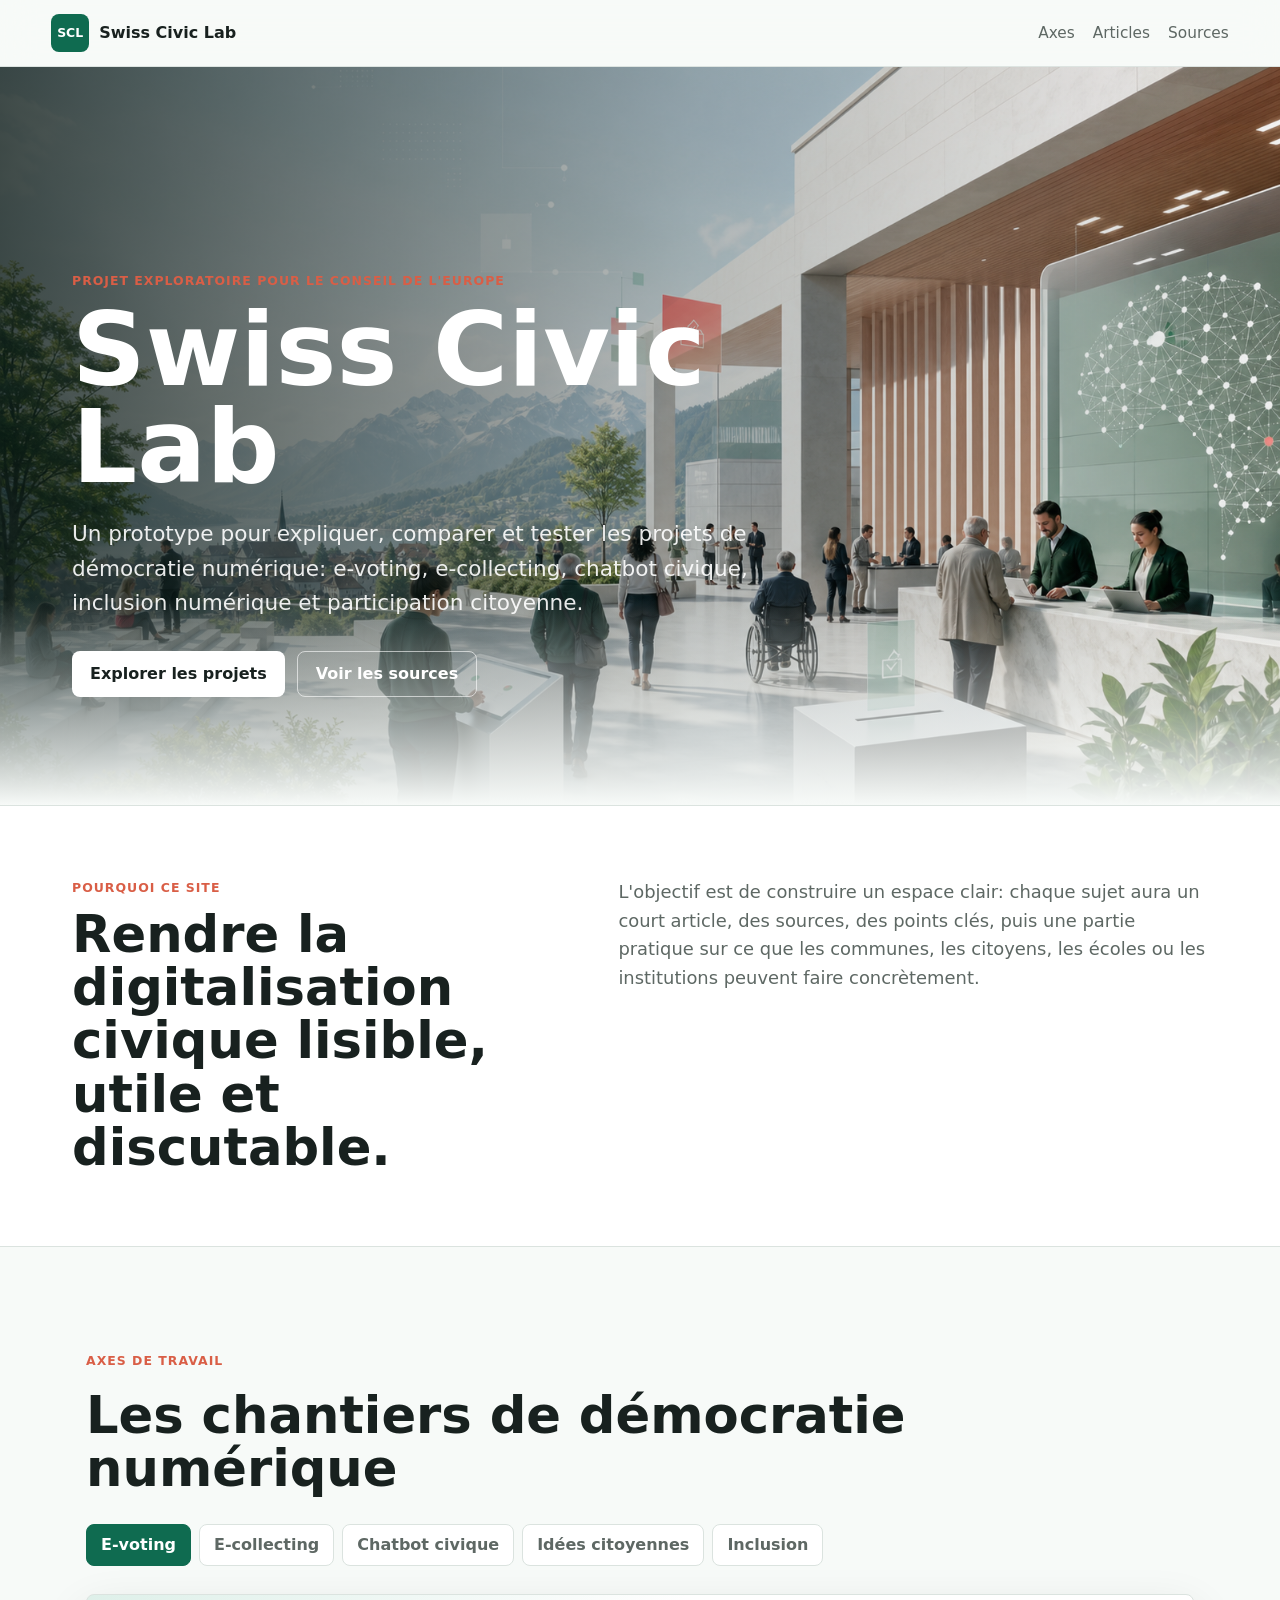
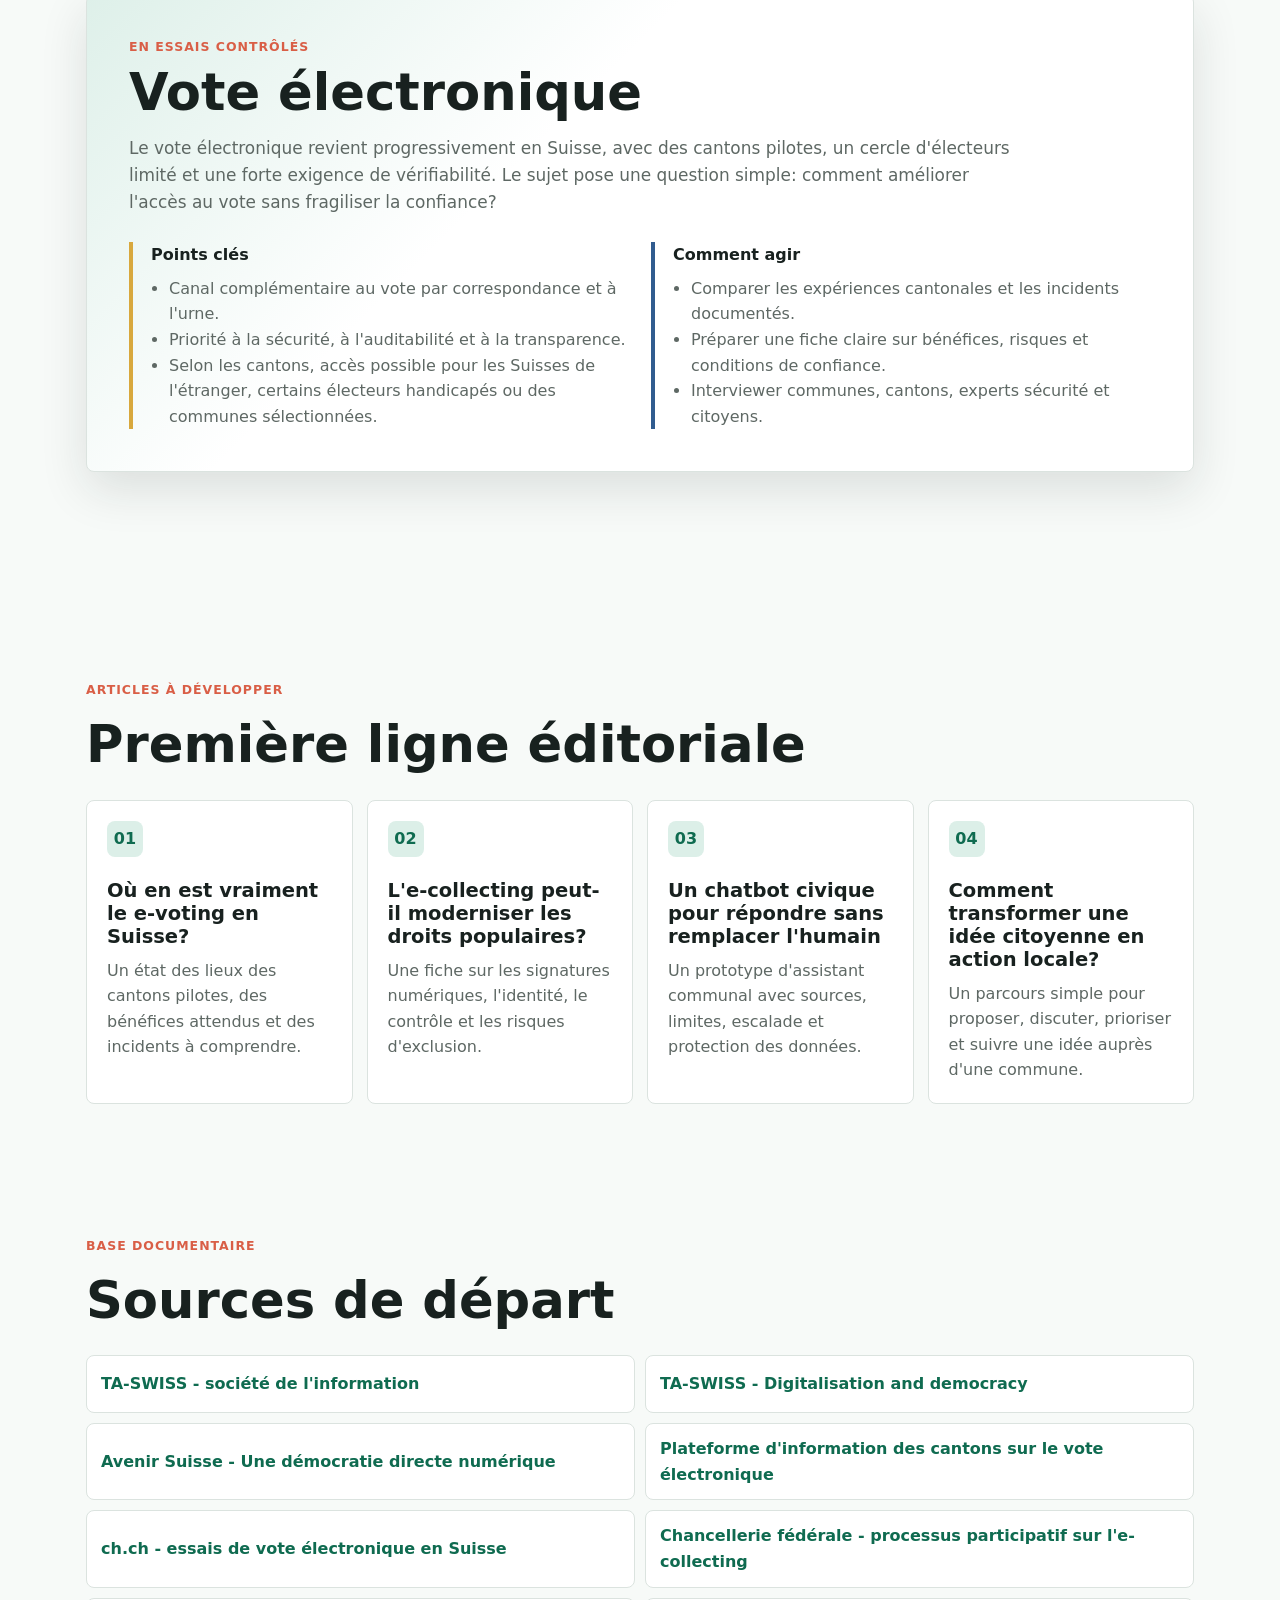
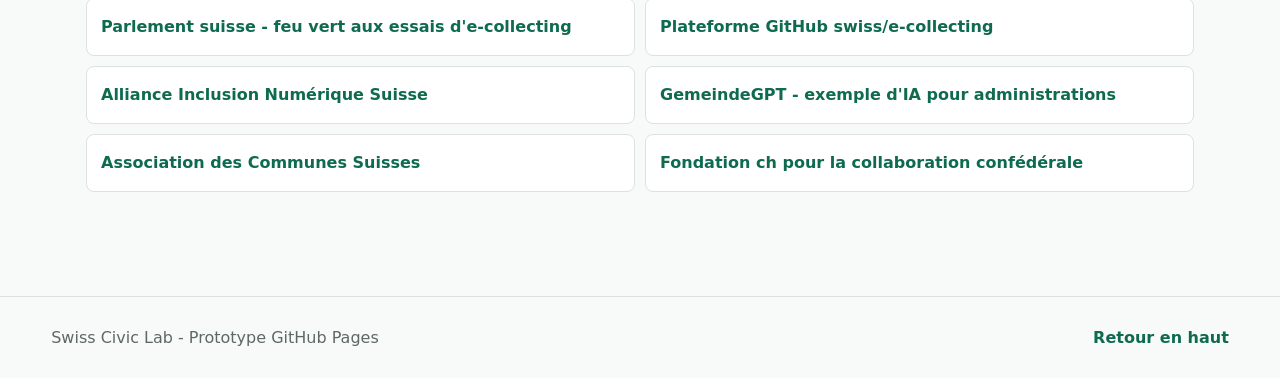
==== index.html @ 8f736685 "Create Swiss Civic Lab prototype" ====
<!doctype html>
<html lang="fr">
  <head>
    <meta charset="utf-8" />
    <meta name="viewport" content="width=device-width, initial-scale=1" />
    <meta
      name="description"
      content="Swiss Civic Lab explore la démocratie numérique en Suisse: vote électronique, e-collecting, IA civique, inclusion numérique et participation citoyenne."
    />
    <title>Swiss Civic Lab</title>
    <link rel="preload" href="assets/hero-civic-tech.png" as="image" />
    <link rel="stylesheet" href="styles.css" />
  </head>
  <body>
    <header class="site-header">
      <a class="brand" href="#top" aria-label="Swiss Civic Lab accueil">
        <span class="brand-mark">SCL</span>
        <span>Swiss Civic Lab</span>
      </a>
      <nav class="top-nav" aria-label="Navigation principale">
        <a href="#axes">Axes</a>
        <a href="#articles">Articles</a>
        <a href="#sources">Sources</a>
      </nav>
    </header>

    <main id="top">
      <section class="hero" aria-labelledby="hero-title">
        <div class="hero-media" role="img" aria-label="Illustration de démocratie numérique suisse"></div>
        <div class="hero-content">
          <p class="kicker">Projet exploratoire pour le Conseil de l'Europe</p>
          <h1 id="hero-title">Swiss Civic Lab</h1>
          <p class="hero-lede">
            Un prototype pour expliquer, comparer et tester les projets de démocratie numérique:
            e-voting, e-collecting, chatbot civique, inclusion numérique et participation citoyenne.
          </p>
          <div class="hero-actions" aria-label="Actions principales">
            <a class="button primary" href="#axes">Explorer les projets</a>
            <a class="button secondary" href="#sources">Voir les sources</a>
          </div>
        </div>
      </section>

      <section class="intro band">
        <div class="intro-grid">
          <div>
            <p class="eyebrow">Pourquoi ce site</p>
            <h2>Rendre la digitalisation civique lisible, utile et discutable.</h2>
          </div>
          <p>
            L'objectif est de construire un espace clair: chaque sujet aura un court article,
            des sources, des points clés, puis une partie pratique sur ce que les communes,
            les citoyens, les écoles ou les institutions peuvent faire concrètement.
          </p>
        </div>
      </section>

      <section id="axes" class="section">
        <div class="section-heading">
          <p class="eyebrow">Axes de travail</p>
          <h2>Les chantiers de démocratie numérique</h2>
        </div>

        <div class="tabs" role="tablist" aria-label="Axes du projet">
          <button class="tab is-active" type="button" role="tab" aria-selected="true" data-target="evoting">
            E-voting
          </button>
          <button class="tab" type="button" role="tab" aria-selected="false" data-target="ecollecting">
            E-collecting
          </button>
          <button class="tab" type="button" role="tab" aria-selected="false" data-target="chatbot">
            Chatbot civique
          </button>
          <button class="tab" type="button" role="tab" aria-selected="false" data-target="participation">
            Idées citoyennes
          </button>
          <button class="tab" type="button" role="tab" aria-selected="false" data-target="inclusion">
            Inclusion
          </button>
        </div>

        <div class="project-panel is-active" id="evoting" role="tabpanel">
          <article>
            <p class="status">En essais contrôlés</p>
            <h3>Vote électronique</h3>
            <p>
              Le vote électronique revient progressivement en Suisse, avec des cantons pilotes,
              un cercle d'électeurs limité et une forte exigence de vérifiabilité. Le sujet pose
              une question simple: comment améliorer l'accès au vote sans fragiliser la confiance?
            </p>
            <div class="panel-columns">
              <div>
                <h4>Points clés</h4>
                <ul>
                  <li>Canal complémentaire au vote par correspondance et à l'urne.</li>
                  <li>Priorité à la sécurité, à l'auditabilité et à la transparence.</li>
              <li>Selon les cantons, accès possible pour les Suisses de l'étranger, certains électeurs handicapés ou des communes sélectionnées.</li>
                </ul>
              </div>
              <div>
                <h4>Comment agir</h4>
                <ul>
                  <li>Comparer les expériences cantonales et les incidents documentés.</li>
                  <li>Préparer une fiche claire sur bénéfices, risques et conditions de confiance.</li>
                  <li>Interviewer communes, cantons, experts sécurité et citoyens.</li>
                </ul>
              </div>
            </div>
          </article>
        </div>

        <div class="project-panel" id="ecollecting" role="tabpanel" hidden>
          <article>
            <p class="status">Feu vert aux essais</p>
            <h3>Récolte électronique de signatures</h3>
            <p>
              L'e-collecting vise à numériser le soutien aux initiatives et référendums, de la
              signature jusqu'au contrôle. Après le processus préparatoire fédéral, le Parlement
              a ouvert la voie à des essais de récolte électronique de signatures en juin 2026.
            </p>
            <div class="panel-columns">
              <div>
                <h4>Points clés</h4>
                <ul>
                  <li>Le sujet touche directement aux droits populaires.</li>
                  <li>Il faut concilier simplicité, identité numérique, égalité d'accès et contrôle.</li>
                  <li>Les essais pratiques devront clarifier le rôle des cantons et communes.</li>
                </ul>
              </div>
              <div>
                <h4>Comment agir</h4>
                <ul>
                  <li>Suivre la plateforme participative fédérale.</li>
                  <li>Documenter les variantes possibles: signature, validation, comptage.</li>
                  <li>Créer une page pédagogique sur les garde-fous nécessaires.</li>
                </ul>
              </div>
            </div>
          </article>
        </div>

        <div class="project-panel" id="chatbot" role="tabpanel" hidden>
          <article>
            <p class="status">Prototype IA</p>
            <h3>Chatbot civique pour communes</h3>
            <p>
              Un chatbot civique peut aider les habitants à comprendre les démarches publiques,
              les votations locales, les horaires, les documents officiels et les services
              municipaux. Le défi n'est pas seulement technique: il faut une IA fiable, sourcée,
              contrôlable et inclusive.
            </p>
            <div class="panel-columns">
              <div>
                <h4>Points clés</h4>
                <ul>
                  <li>Réponses basées sur des documents communaux vérifiés.</li>
                  <li>Traçabilité des sources et limites clairement affichées.</li>
                  <li>Protection des données et accessibilité dès la conception.</li>
                </ul>
              </div>
              <div>
                <h4>Comment agir</h4>
                <ul>
                  <li>Tester un assistant sur quelques pages publiques d'une commune.</li>
                  <li>Mesurer les erreurs, les questions non répondues et les besoins réels.</li>
                  <li>Préparer une charte d'usage pour une IA civique sûre.</li>
                </ul>
              </div>
            </div>
          </article>
        </div>

        <div class="project-panel" id="participation" role="tabpanel" hidden>
          <article>
            <p class="status">Participation continue</p>
            <h3>Proposer ses idées</h3>
            <p>
              Au-delà du vote, la démocratie numérique peut ouvrir des espaces où les citoyens
              proposent des idées, débattent, priorisent des projets et suivent ce que
              l'administration en fait.
            </p>
            <div class="panel-columns">
              <div>
                <h4>Points clés</h4>
                <ul>
                  <li>Une plateforme utile doit montrer le suivi, pas seulement collecter des avis.</li>
                  <li>La modération et la représentativité comptent autant que l'interface.</li>
                  <li>Les communes sont un bon terrain d'expérimentation concret.</li>
                </ul>
              </div>
              <div>
                <h4>Comment agir</h4>
                <ul>
                  <li>Créer une carte des outils de participation existants.</li>
                  <li>Construire un formulaire public simple: idée, problème, lieu, impact.</li>
                  <li>Publier les réponses institutionnelles et les prochaines étapes.</li>
                </ul>
              </div>
            </div>
          </article>
        </div>

        <div class="project-panel" id="inclusion" role="tabpanel" hidden>
          <article>
            <p class="status">Condition de réussite</p>
            <h3>Inclusion numérique</h3>
            <p>
              La digitalisation civique n'a de valeur que si elle reste accessible. Formation,
              accompagnement, langage clair, multilinguisme et alternatives non numériques
              doivent faire partie du projet dès le début.
            </p>
            <div class="panel-columns">
              <div>
                <h4>Points clés</h4>
                <ul>
                  <li>La fracture numérique peut devenir une fracture démocratique.</li>
                  <li>L'accessibilité doit être mesurée, pas seulement annoncée.</li>
                  <li>Les associations et communes peuvent jouer un rôle de médiation.</li>
                </ul>
              </div>
              <div>
                <h4>Comment agir</h4>
                <ul>
                  <li>Prévoir des ateliers d'aide au numérique civique.</li>
                  <li>Tester chaque service avec des publics non experts.</li>
                  <li>Maintenir des voies papier, guichet ou téléphone quand nécessaire.</li>
                </ul>
              </div>
            </div>
          </article>
        </div>
      </section>

      <section id="articles" class="section articles">
        <div class="section-heading">
          <p class="eyebrow">Articles à développer</p>
          <h2>Première ligne éditoriale</h2>
        </div>
        <div class="article-grid">
          <article class="article-card">
            <span>01</span>
            <h3>Où en est vraiment le e-voting en Suisse?</h3>
            <p>Un état des lieux des cantons pilotes, des bénéfices attendus et des incidents à comprendre.</p>
          </article>
          <article class="article-card">
            <span>02</span>
            <h3>L'e-collecting peut-il moderniser les droits populaires?</h3>
            <p>Une fiche sur les signatures numériques, l'identité, le contrôle et les risques d'exclusion.</p>
          </article>
          <article class="article-card">
            <span>03</span>
            <h3>Un chatbot civique pour répondre sans remplacer l'humain</h3>
            <p>Un prototype d'assistant communal avec sources, limites, escalade et protection des données.</p>
          </article>
          <article class="article-card">
            <span>04</span>
            <h3>Comment transformer une idée citoyenne en action locale?</h3>
            <p>Un parcours simple pour proposer, discuter, prioriser et suivre une idée auprès d'une commune.</p>
          </article>
        </div>
      </section>

      <section id="sources" class="section sources">
        <div class="section-heading">
          <p class="eyebrow">Base documentaire</p>
          <h2>Sources de départ</h2>
        </div>
        <div class="source-list">
          <a href="https://www.ta-swiss.ch/fr#societe-de-linformation" target="_blank" rel="noreferrer">
            TA-SWISS - société de l'information
          </a>
          <a href="https://www.ta-swiss.ch/en/digital-democracy" target="_blank" rel="noreferrer">
            TA-SWISS - Digitalisation and democracy
          </a>
          <a href="https://www.avenir-suisse.ch/fr/publication/une-democratie-directe-numerique/" target="_blank" rel="noreferrer">
            Avenir Suisse - Une démocratie directe numérique
          </a>
          <a href="https://www.evoting-info.ch/fr/" target="_blank" rel="noreferrer">
            Plateforme d'information des cantons sur le vote électronique
          </a>
          <a href="https://www.ch.ch/fr/votations-et-elections/vote-electronique/" target="_blank" rel="noreferrer">
            ch.ch - essais de vote électronique en Suisse
          </a>
          <a href="https://www.sbfi.admin.ch/fr/newnsb/vyDaBVhgfb0tWsJy7M6SP" target="_blank" rel="noreferrer">
            Chancellerie fédérale - processus participatif sur l'e-collecting
          </a>
          <a href="https://www.parlament.ch/fr/services/news/Pages/2026/20260615162053447194158159026_bsf122.aspx" target="_blank" rel="noreferrer">
            Parlement suisse - feu vert aux essais d'e-collecting
          </a>
          <a href="https://github.com/swiss/e-collecting" target="_blank" rel="noreferrer">
            Plateforme GitHub swiss/e-collecting
          </a>
          <a href="https://www.adis.ch/fr/alliance-inclusion-numerique-suisse-1.html" target="_blank" rel="noreferrer">
            Alliance Inclusion Numérique Suisse
          </a>
          <a href="https://www.swisssmartmedia.com/produkte/gemeindegpt-die-sichere-ki-losung-fur-ihre-verwaltung/" target="_blank" rel="noreferrer">
            GemeindeGPT - exemple d'IA pour administrations
          </a>
          <a href="https://www.chgemeinden.ch/fr/" target="_blank" rel="noreferrer">
            Association des Communes Suisses
          </a>
          <a href="https://chstiftung.ch/fr/" target="_blank" rel="noreferrer">
            Fondation ch pour la collaboration confédérale
          </a>
        </div>
      </section>
    </main>

    <footer class="site-footer">
      <p>Swiss Civic Lab - Prototype GitHub Pages</p>
      <a href="#top">Retour en haut</a>
    </footer>

    <script src="script.js"></script>
  </body>
</html>
---- styles.css ----
:root {
  --bg: #f7faf8;
  --paper: #ffffff;
  --ink: #18211f;
  --muted: #5e6864;
  --green: #0f6b50;
  --green-soft: #dcefe8;
  --coral: #d95e46;
  --blue: #315c8f;
  --gold: #d8a83d;
  --line: #dbe3df;
  --shadow: 0 18px 48px rgba(24, 33, 31, 0.12);
}

* {
  box-sizing: border-box;
}

html {
  scroll-behavior: smooth;
}

body {
  margin: 0;
  background: var(--bg);
  color: var(--ink);
  font-family:
    Inter, ui-sans-serif, system-ui, -apple-system, BlinkMacSystemFont, "Segoe UI", sans-serif;
  line-height: 1.6;
}

a {
  color: inherit;
}

.site-header {
  position: sticky;
  top: 0;
  z-index: 10;
  display: flex;
  align-items: center;
  justify-content: space-between;
  gap: 24px;
  padding: 14px clamp(18px, 4vw, 56px);
  background: rgba(247, 250, 248, 0.88);
  border-bottom: 1px solid rgba(219, 227, 223, 0.9);
  backdrop-filter: blur(18px);
}

.brand {
  display: inline-flex;
  align-items: center;
  gap: 10px;
  font-weight: 800;
  text-decoration: none;
}

.brand-mark {
  display: grid;
  width: 38px;
  height: 38px;
  place-items: center;
  border-radius: 8px;
  background: var(--green);
  color: #fff;
  font-size: 0.78rem;
  letter-spacing: 0;
}

.top-nav {
  display: flex;
  gap: 18px;
  color: var(--muted);
  font-size: 0.96rem;
}

.top-nav a {
  text-decoration: none;
}

.top-nav a:hover {
  color: var(--green);
}

.hero {
  position: relative;
  min-height: 82vh;
  display: grid;
  align-items: end;
  overflow: hidden;
  isolation: isolate;
}

.hero-media {
  position: absolute;
  inset: 0;
  z-index: -2;
  background:
    linear-gradient(90deg, rgba(10, 25, 22, 0.78), rgba(10, 25, 22, 0.28) 54%, rgba(10, 25, 22, 0.04)),
    url("assets/hero-civic-tech.png") center / cover no-repeat;
}

.hero::after {
  content: "";
  position: absolute;
  inset: auto 0 0;
  z-index: -1;
  height: 28%;
  background: linear-gradient(0deg, var(--bg), rgba(247, 250, 248, 0));
}

.hero-content {
  width: min(850px, 100%);
  padding: 18vh clamp(18px, 6vw, 72px) 12vh;
  color: #fff;
}

.kicker,
.eyebrow,
.status {
  margin: 0 0 10px;
  color: var(--coral);
  font-size: 0.78rem;
  font-weight: 800;
  letter-spacing: 0.08em;
  text-transform: uppercase;
}

.hero h1 {
  margin: 0;
  max-width: 760px;
  font-size: clamp(3.2rem, 8vw, 7rem);
  line-height: 0.95;
  letter-spacing: 0;
}

.hero-lede {
  max-width: 680px;
  margin: 22px 0 0;
  color: rgba(255, 255, 255, 0.9);
  font-size: clamp(1.08rem, 2vw, 1.35rem);
}

.hero-actions {
  display: flex;
  flex-wrap: wrap;
  gap: 12px;
  margin-top: 30px;
}

.button {
  display: inline-flex;
  min-height: 46px;
  align-items: center;
  justify-content: center;
  border-radius: 8px;
  padding: 0 18px;
  font-weight: 800;
  text-decoration: none;
}

.button.primary {
  background: #fff;
  color: var(--ink);
}

.button.secondary {
  border: 1px solid rgba(255, 255, 255, 0.6);
  color: #fff;
}

.band {
  border-block: 1px solid var(--line);
  background: var(--paper);
}

.intro {
  padding: clamp(34px, 7vw, 72px) clamp(18px, 6vw, 72px);
}

.intro-grid {
  display: grid;
  grid-template-columns: minmax(0, 0.9fr) minmax(0, 1.1fr);
  gap: clamp(24px, 5vw, 72px);
  max-width: 1180px;
  margin: 0 auto;
}

h2,
h3,
h4,
p {
  overflow-wrap: anywhere;
}

h2 {
  margin: 0;
  font-size: clamp(2rem, 4vw, 3.6rem);
  line-height: 1.04;
  letter-spacing: 0;
}

.intro-grid p:last-child {
  margin: 0;
  color: var(--muted);
  font-size: 1.12rem;
}

.section {
  max-width: 1180px;
  margin: 0 auto;
  padding: clamp(56px, 9vw, 104px) clamp(18px, 4vw, 36px);
}

.section-heading {
  display: grid;
  gap: 8px;
  margin-bottom: 28px;
}

.tabs {
  display: flex;
  gap: 8px;
  overflow-x: auto;
  padding-bottom: 10px;
}

.tab {
  min-height: 42px;
  border: 1px solid var(--line);
  border-radius: 8px;
  padding: 0 14px;
  background: var(--paper);
  color: var(--muted);
  font: inherit;
  font-weight: 750;
  white-space: nowrap;
  cursor: pointer;
}

.tab.is-active {
  border-color: var(--green);
  background: var(--green);
  color: #fff;
}

.project-panel {
  margin-top: 18px;
  border: 1px solid var(--line);
  border-radius: 8px;
  background:
    linear-gradient(135deg, rgba(220, 239, 232, 0.95), rgba(255, 255, 255, 0.95) 38%),
    var(--paper);
  box-shadow: var(--shadow);
}

.project-panel article {
  padding: clamp(22px, 5vw, 42px);
}

.project-panel h3 {
  margin: 0;
  font-size: clamp(1.9rem, 4vw, 3.4rem);
  line-height: 1;
}

.project-panel p:not(.status) {
  max-width: 900px;
  color: var(--muted);
  font-size: 1.06rem;
}

.panel-columns {
  display: grid;
  grid-template-columns: repeat(2, minmax(0, 1fr));
  gap: 22px;
  margin-top: 26px;
}

.panel-columns > div {
  border-left: 4px solid var(--gold);
  padding-left: 18px;
}

.panel-columns > div:nth-child(2) {
  border-left-color: var(--blue);
}

h4 {
  margin: 0 0 8px;
  font-size: 1rem;
}

ul {
  margin: 0;
  padding-left: 18px;
  color: var(--muted);
}

.article-grid {
  display: grid;
  grid-template-columns: repeat(4, minmax(0, 1fr));
  gap: 14px;
}

.article-card {
  min-height: 260px;
  border: 1px solid var(--line);
  border-radius: 8px;
  padding: 20px;
  background: var(--paper);
}

.article-card span {
  display: inline-grid;
  width: 36px;
  height: 36px;
  place-items: center;
  border-radius: 8px;
  background: var(--green-soft);
  color: var(--green);
  font-weight: 900;
}

.article-card h3 {
  margin: 22px 0 10px;
  font-size: 1.22rem;
  line-height: 1.18;
}

.article-card p {
  margin: 0;
  color: var(--muted);
}

.sources {
  padding-top: 28px;
}

.source-list {
  display: grid;
  grid-template-columns: repeat(2, minmax(0, 1fr));
  gap: 10px;
}

.source-list a {
  display: flex;
  min-height: 58px;
  align-items: center;
  border: 1px solid var(--line);
  border-radius: 8px;
  padding: 12px 14px;
  background: var(--paper);
  color: var(--green);
  font-weight: 750;
  text-decoration: none;
}

.source-list a:hover {
  border-color: var(--green);
}

.site-footer {
  display: flex;
  align-items: center;
  justify-content: space-between;
  gap: 18px;
  padding: 28px clamp(18px, 4vw, 56px);
  border-top: 1px solid var(--line);
  color: var(--muted);
}

.site-footer p {
  margin: 0;
}

.site-footer a {
  color: var(--green);
  font-weight: 800;
  text-decoration: none;
}

@media (max-width: 840px) {
  .site-header,
  .site-footer {
    align-items: flex-start;
    flex-direction: column;
  }

  .hero {
    min-height: 760px;
  }

  .hero-media {
    background:
      linear-gradient(0deg, rgba(10, 25, 22, 0.76), rgba(10, 25, 22, 0.28)),
      url("assets/hero-civic-tech.png") center / cover no-repeat;
  }

  .intro-grid,
  .panel-columns,
  .source-list {
    grid-template-columns: 1fr;
  }

  .article-grid {
    grid-template-columns: repeat(2, minmax(0, 1fr));
  }
}

@media (max-width: 560px) {
  .top-nav {
    width: 100%;
    justify-content: space-between;
  }

  .hero-content {
    padding-top: 18vh;
  }

  .hero h1 {
    font-size: clamp(3rem, 18vw, 4.8rem);
  }

  .article-grid {
    grid-template-columns: 1fr;
  }
}
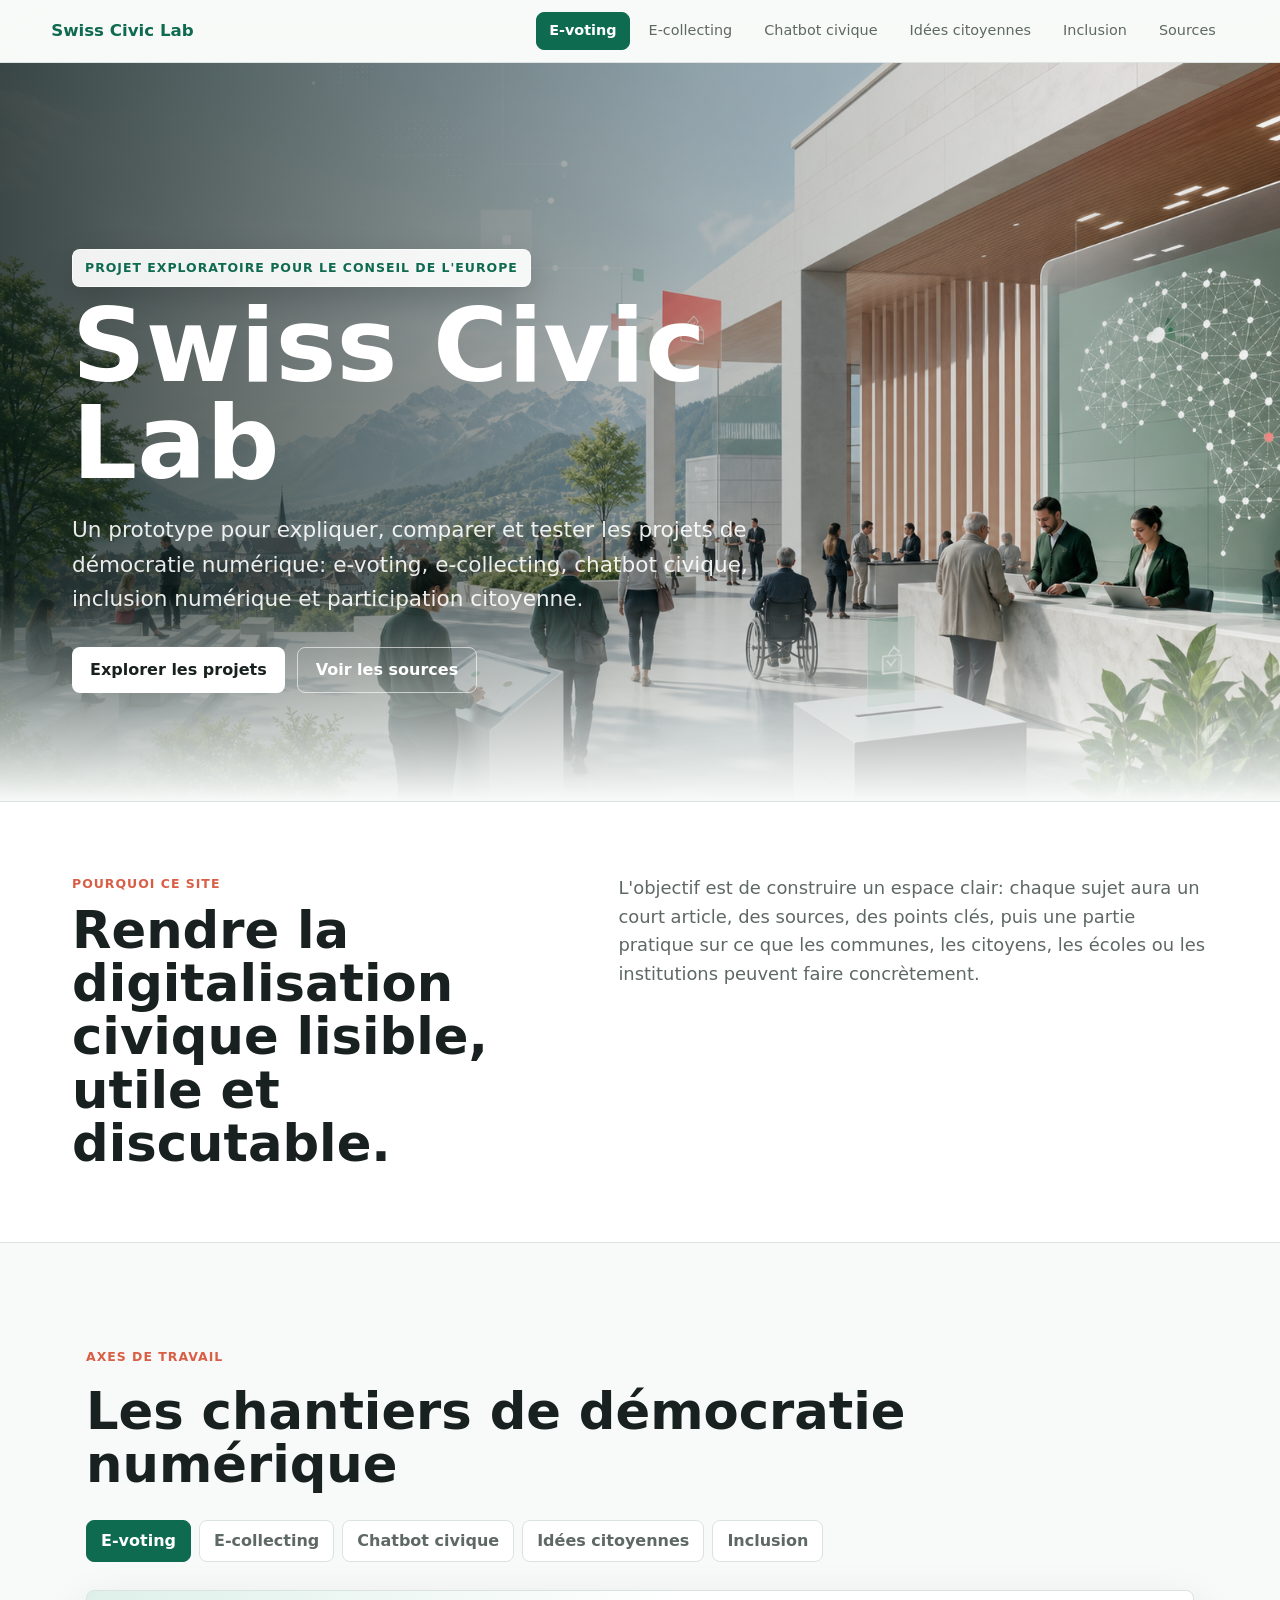
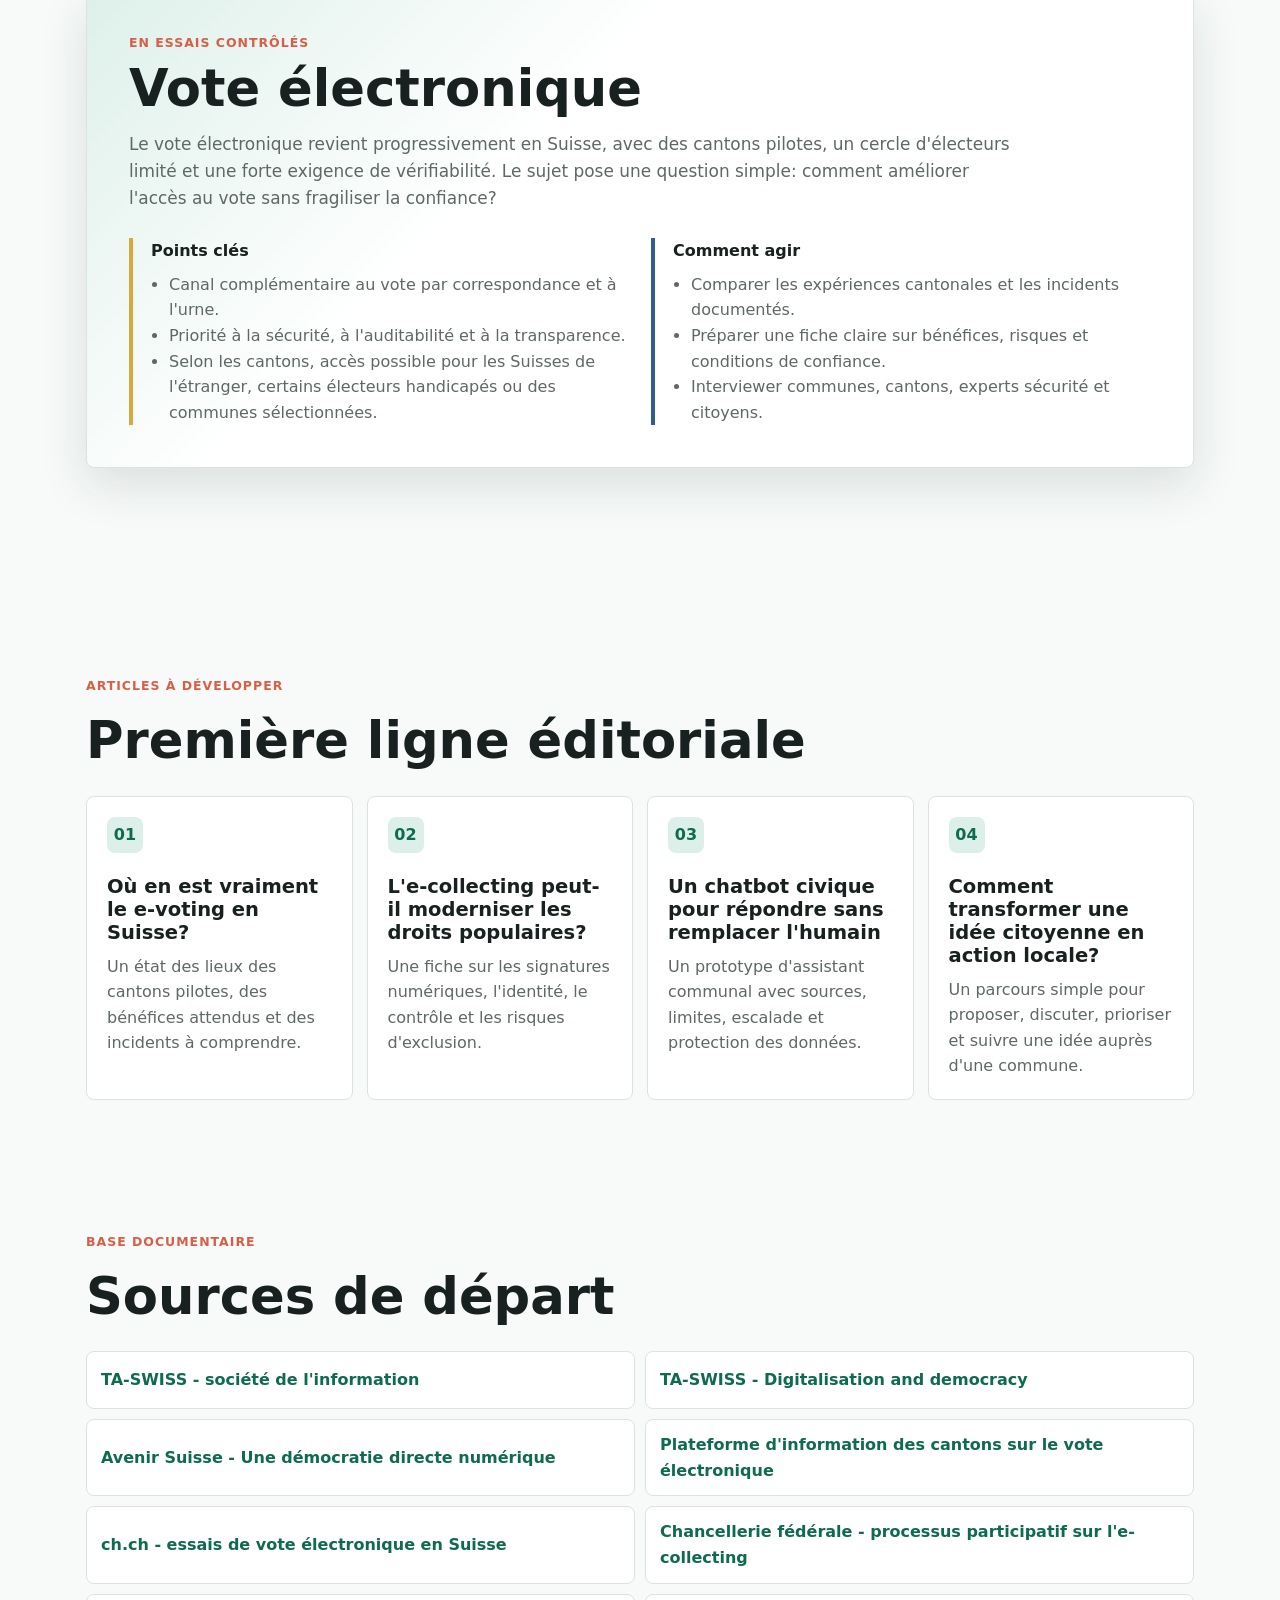
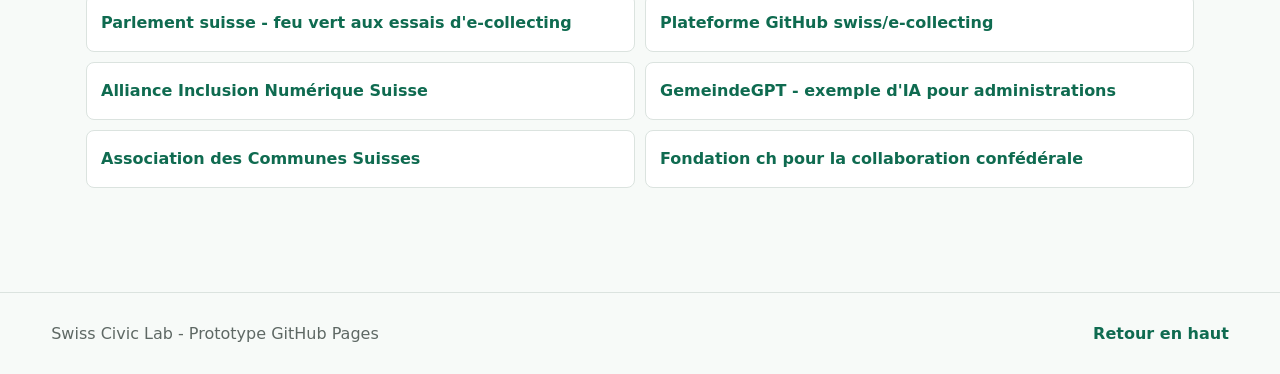
==== commit 6b4f404b: "Add top project tabs" ====
--- a/index.html
+++ b/index.html
@@ -14,13 +14,15 @@
   <body>
     <header class="site-header">
       <a class="brand" href="#top" aria-label="Swiss Civic Lab accueil">
-        <span class="brand-mark">SCL</span>
         <span>Swiss Civic Lab</span>
       </a>
       <nav class="top-nav" aria-label="Navigation principale">
-        <a href="#axes">Axes</a>
-        <a href="#articles">Articles</a>
-        <a href="#sources">Sources</a>
+        <a class="nav-tab is-active" href="#axes" data-tab-link="evoting">E-voting</a>
+        <a class="nav-tab" href="#axes" data-tab-link="ecollecting">E-collecting</a>
+        <a class="nav-tab" href="#axes" data-tab-link="chatbot">Chatbot civique</a>
+        <a class="nav-tab" href="#axes" data-tab-link="participation">Idées citoyennes</a>
+        <a class="nav-tab" href="#axes" data-tab-link="inclusion">Inclusion</a>
+        <a class="nav-tab" href="#sources">Sources</a>
       </nav>
     </header>
 
@@ -28,7 +30,7 @@
       <section class="hero" aria-labelledby="hero-title">
         <div class="hero-media" role="img" aria-label="Illustration de démocratie numérique suisse"></div>
         <div class="hero-content">
-          <p class="kicker">Projet exploratoire pour le Conseil de l'Europe</p>
+          <p class="kicker hero-kicker">Projet exploratoire pour le Conseil de l'Europe</p>
           <h1 id="hero-title">Swiss Civic Lab</h1>
           <p class="hero-lede">
             Un prototype pour expliquer, comparer et tester les projets de démocratie numérique:
--- a/styles.css
+++ b/styles.css
@@ -40,8 +40,8 @@
   display: flex;
   align-items: center;
   justify-content: space-between;
-  gap: 24px;
-  padding: 14px clamp(18px, 4vw, 56px);
+  gap: 18px;
+  padding: 12px clamp(18px, 4vw, 56px);
   background: rgba(247, 250, 248, 0.88);
   border-bottom: 1px solid rgba(219, 227, 223, 0.9);
   backdrop-filter: blur(18px);
@@ -51,35 +51,42 @@
   display: inline-flex;
   align-items: center;
   gap: 10px;
-  font-weight: 800;
+  flex: 0 0 auto;
+  color: var(--green);
+  font-size: 1.04rem;
+  font-weight: 900;
   text-decoration: none;
 }
 
-.brand-mark {
-  display: grid;
-  width: 38px;
-  height: 38px;
-  place-items: center;
-  border-radius: 8px;
+.top-nav {
+  display: flex;
+  justify-content: flex-end;
+  gap: 6px;
+  overflow-x: auto;
+  color: var(--muted);
+  font-size: 0.9rem;
+}
+
+.top-nav a {
+  display: inline-flex;
+  min-height: 38px;
+  align-items: center;
+  border: 1px solid transparent;
+  border-radius: 8px;
+  padding: 0 12px;
+  text-decoration: none;
+  white-space: nowrap;
+}
+
+.top-nav a:hover {
+  color: var(--green);
+}
+
+.top-nav a.is-active {
+  border-color: var(--green);
   background: var(--green);
   color: #fff;
-  font-size: 0.78rem;
-  letter-spacing: 0;
-}
-
-.top-nav {
-  display: flex;
-  gap: 18px;
-  color: var(--muted);
-  font-size: 0.96rem;
-}
-
-.top-nav a {
-  text-decoration: none;
-}
-
-.top-nav a:hover {
-  color: var(--green);
+  font-weight: 800;
 }
 
 .hero {
@@ -126,6 +133,18 @@
   text-transform: uppercase;
 }
 
+.hero-kicker {
+  display: inline-flex;
+  max-width: 100%;
+  align-items: center;
+  border: 1px solid rgba(255, 255, 255, 0.65);
+  border-radius: 8px;
+  padding: 8px 12px;
+  background: rgba(255, 255, 255, 0.92);
+  color: var(--green);
+  box-shadow: 0 12px 32px rgba(0, 0, 0, 0.18);
+}
+
 .hero h1 {
   margin: 0;
   max-width: 760px;
@@ -411,7 +430,7 @@
 @media (max-width: 560px) {
   .top-nav {
     width: 100%;
-    justify-content: space-between;
+    justify-content: flex-start;
   }
 
   .hero-content {
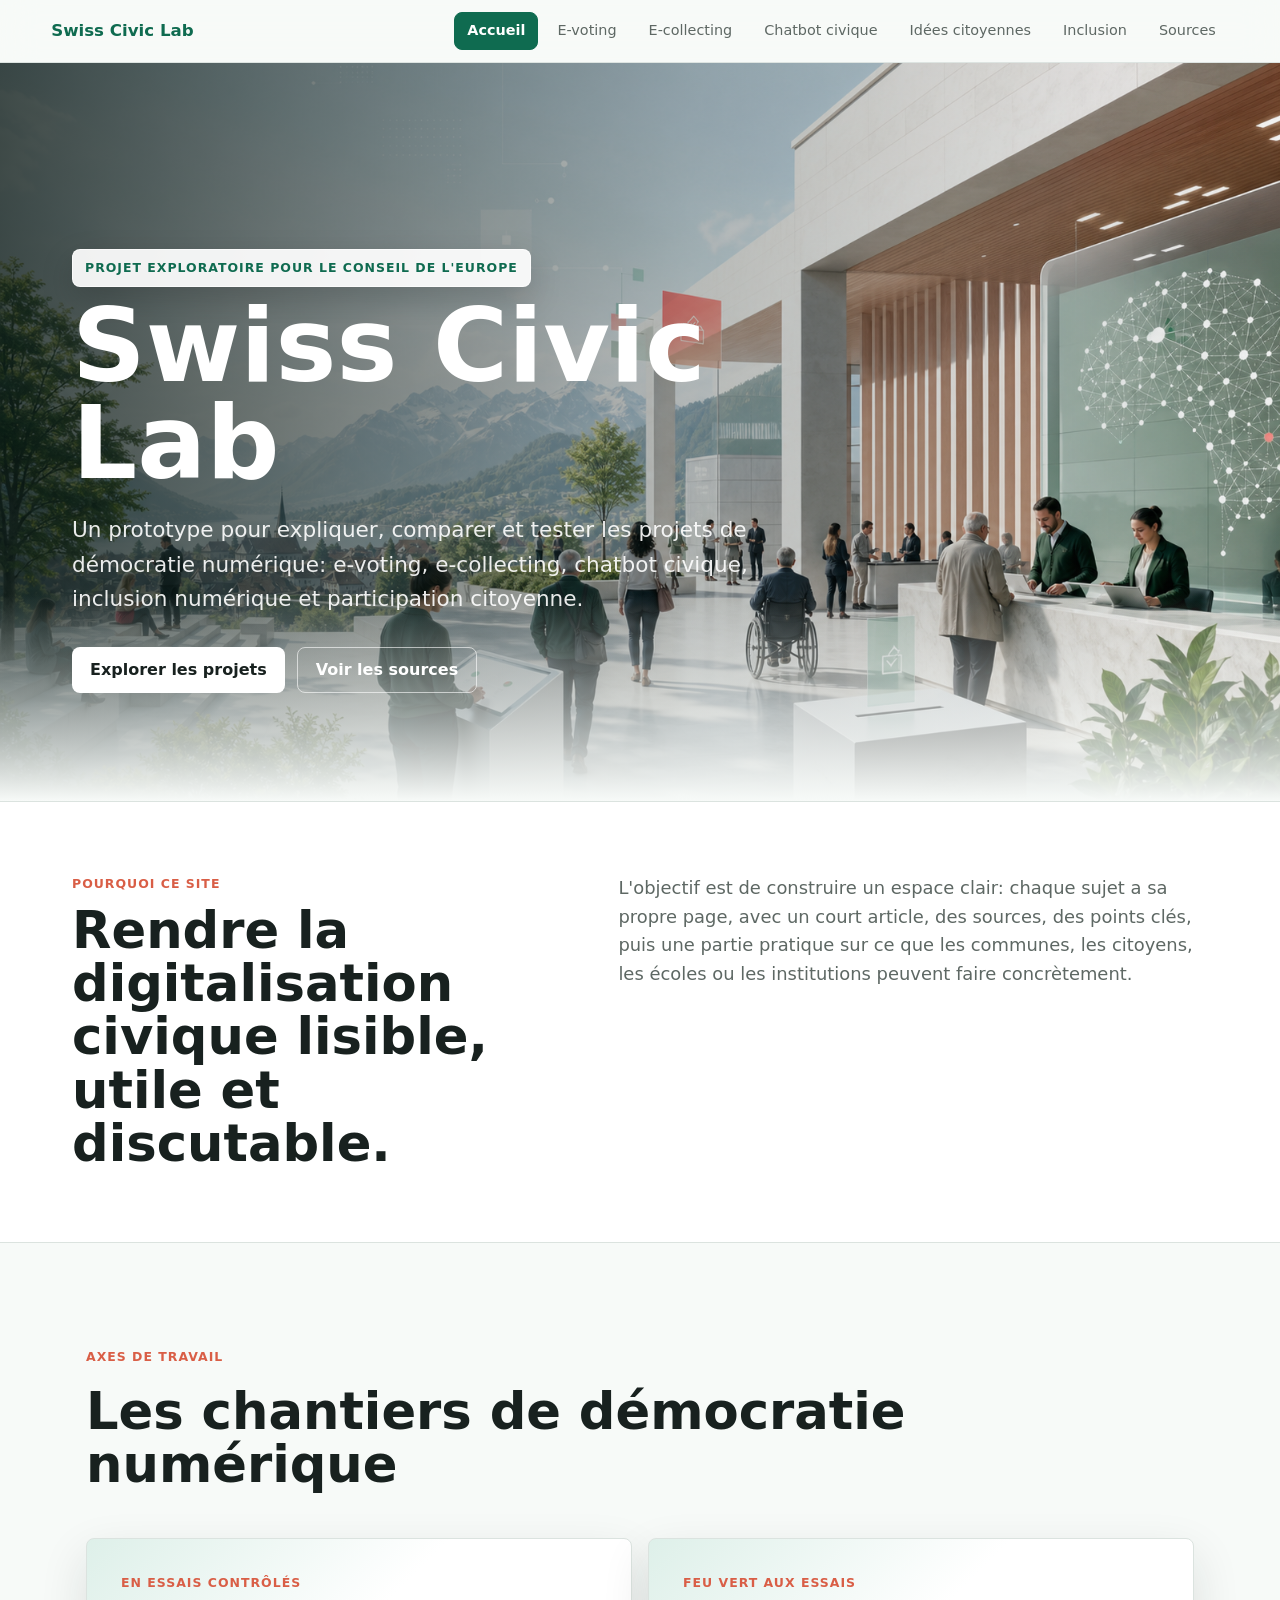
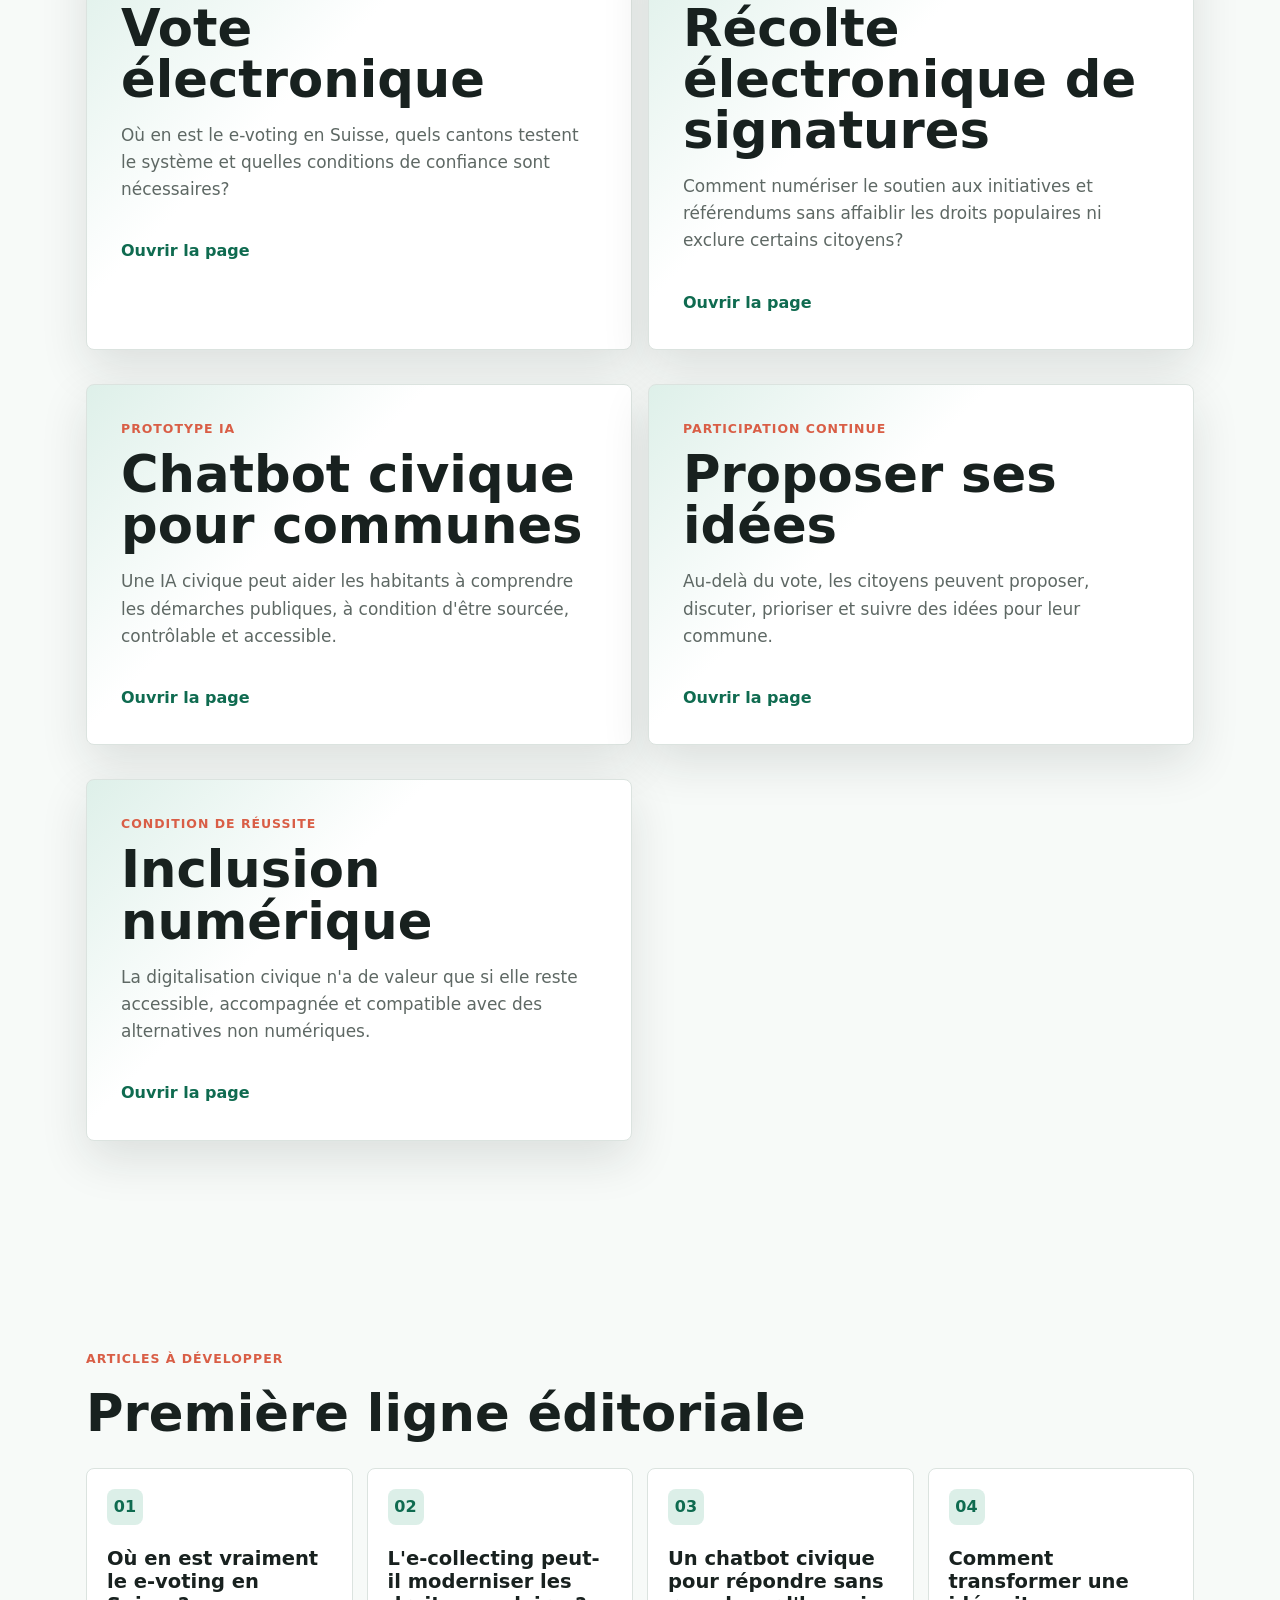
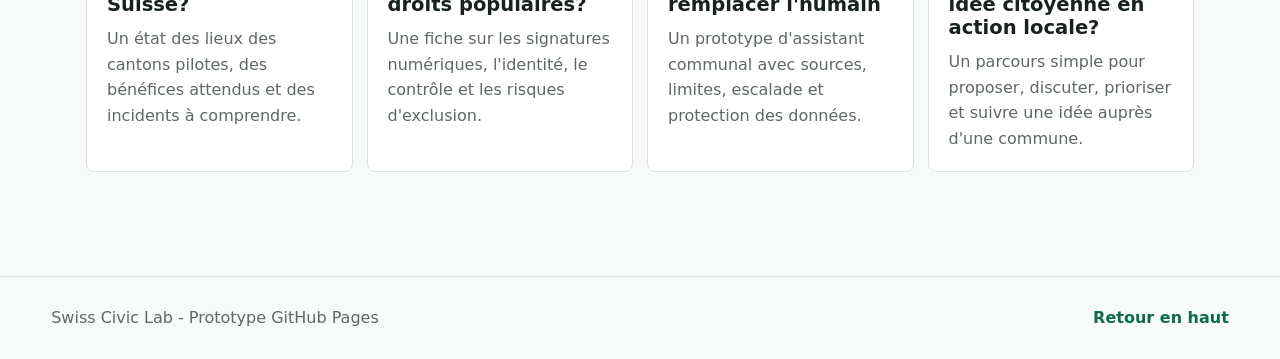
==== commit 95334488: "Split project tabs into pages" ====
--- a/index.html
+++ b/index.html
@@ -13,16 +13,17 @@
   </head>
   <body>
     <header class="site-header">
-      <a class="brand" href="#top" aria-label="Swiss Civic Lab accueil">
+      <a class="brand" href="index.html" aria-label="Swiss Civic Lab accueil">
         <span>Swiss Civic Lab</span>
       </a>
       <nav class="top-nav" aria-label="Navigation principale">
-        <a class="nav-tab is-active" href="#axes" data-tab-link="evoting">E-voting</a>
-        <a class="nav-tab" href="#axes" data-tab-link="ecollecting">E-collecting</a>
-        <a class="nav-tab" href="#axes" data-tab-link="chatbot">Chatbot civique</a>
-        <a class="nav-tab" href="#axes" data-tab-link="participation">Idées citoyennes</a>
-        <a class="nav-tab" href="#axes" data-tab-link="inclusion">Inclusion</a>
-        <a class="nav-tab" href="#sources">Sources</a>
+        <a class="nav-tab is-active" href="index.html">Accueil</a>
+        <a class="nav-tab" href="evoting.html">E-voting</a>
+        <a class="nav-tab" href="ecollecting.html">E-collecting</a>
+        <a class="nav-tab" href="chatbot.html">Chatbot civique</a>
+        <a class="nav-tab" href="participation.html">Idées citoyennes</a>
+        <a class="nav-tab" href="inclusion.html">Inclusion</a>
+        <a class="nav-tab" href="sources.html">Sources</a>
       </nav>
     </header>
 
@@ -38,7 +39,7 @@
           </p>
           <div class="hero-actions" aria-label="Actions principales">
             <a class="button primary" href="#axes">Explorer les projets</a>
-            <a class="button secondary" href="#sources">Voir les sources</a>
+            <a class="button secondary" href="sources.html">Voir les sources</a>
           </div>
         </div>
       </section>
@@ -50,9 +51,9 @@
             <h2>Rendre la digitalisation civique lisible, utile et discutable.</h2>
           </div>
           <p>
-            L'objectif est de construire un espace clair: chaque sujet aura un court article,
-            des sources, des points clés, puis une partie pratique sur ce que les communes,
-            les citoyens, les écoles ou les institutions peuvent faire concrètement.
+            L'objectif est de construire un espace clair: chaque sujet a sa propre page, avec un
+            court article, des sources, des points clés, puis une partie pratique sur ce que les
+            communes, les citoyens, les écoles ou les institutions peuvent faire concrètement.
           </p>
         </div>
       </section>
@@ -63,177 +64,60 @@
           <h2>Les chantiers de démocratie numérique</h2>
         </div>
 
-        <div class="tabs" role="tablist" aria-label="Axes du projet">
-          <button class="tab is-active" type="button" role="tab" aria-selected="true" data-target="evoting">
-            E-voting
-          </button>
-          <button class="tab" type="button" role="tab" aria-selected="false" data-target="ecollecting">
-            E-collecting
-          </button>
-          <button class="tab" type="button" role="tab" aria-selected="false" data-target="chatbot">
-            Chatbot civique
-          </button>
-          <button class="tab" type="button" role="tab" aria-selected="false" data-target="participation">
-            Idées citoyennes
-          </button>
-          <button class="tab" type="button" role="tab" aria-selected="false" data-target="inclusion">
-            Inclusion
-          </button>
-        </div>
-
-        <div class="project-panel is-active" id="evoting" role="tabpanel">
-          <article>
+        <div class="project-grid">
+          <a class="project-panel project-link" href="evoting.html">
             <p class="status">En essais contrôlés</p>
             <h3>Vote électronique</h3>
             <p>
-              Le vote électronique revient progressivement en Suisse, avec des cantons pilotes,
-              un cercle d'électeurs limité et une forte exigence de vérifiabilité. Le sujet pose
-              une question simple: comment améliorer l'accès au vote sans fragiliser la confiance?
+              Où en est le e-voting en Suisse, quels cantons testent le système et quelles conditions
+              de confiance sont nécessaires?
             </p>
-            <div class="panel-columns">
-              <div>
-                <h4>Points clés</h4>
-                <ul>
-                  <li>Canal complémentaire au vote par correspondance et à l'urne.</li>
-                  <li>Priorité à la sécurité, à l'auditabilité et à la transparence.</li>
-              <li>Selon les cantons, accès possible pour les Suisses de l'étranger, certains électeurs handicapés ou des communes sélectionnées.</li>
-                </ul>
-              </div>
-              <div>
-                <h4>Comment agir</h4>
-                <ul>
-                  <li>Comparer les expériences cantonales et les incidents documentés.</li>
-                  <li>Préparer une fiche claire sur bénéfices, risques et conditions de confiance.</li>
-                  <li>Interviewer communes, cantons, experts sécurité et citoyens.</li>
-                </ul>
-              </div>
-            </div>
-          </article>
-        </div>
+            <span class="read-more">Ouvrir la page</span>
+          </a>
 
-        <div class="project-panel" id="ecollecting" role="tabpanel" hidden>
-          <article>
+          <a class="project-panel project-link" href="ecollecting.html">
             <p class="status">Feu vert aux essais</p>
             <h3>Récolte électronique de signatures</h3>
             <p>
-              L'e-collecting vise à numériser le soutien aux initiatives et référendums, de la
-              signature jusqu'au contrôle. Après le processus préparatoire fédéral, le Parlement
-              a ouvert la voie à des essais de récolte électronique de signatures en juin 2026.
+              Comment numériser le soutien aux initiatives et référendums sans affaiblir les droits
+              populaires ni exclure certains citoyens?
             </p>
-            <div class="panel-columns">
-              <div>
-                <h4>Points clés</h4>
-                <ul>
-                  <li>Le sujet touche directement aux droits populaires.</li>
-                  <li>Il faut concilier simplicité, identité numérique, égalité d'accès et contrôle.</li>
-                  <li>Les essais pratiques devront clarifier le rôle des cantons et communes.</li>
-                </ul>
-              </div>
-              <div>
-                <h4>Comment agir</h4>
-                <ul>
-                  <li>Suivre la plateforme participative fédérale.</li>
-                  <li>Documenter les variantes possibles: signature, validation, comptage.</li>
-                  <li>Créer une page pédagogique sur les garde-fous nécessaires.</li>
-                </ul>
-              </div>
-            </div>
-          </article>
-        </div>
+            <span class="read-more">Ouvrir la page</span>
+          </a>
 
-        <div class="project-panel" id="chatbot" role="tabpanel" hidden>
-          <article>
+          <a class="project-panel project-link" href="chatbot.html">
             <p class="status">Prototype IA</p>
             <h3>Chatbot civique pour communes</h3>
             <p>
-              Un chatbot civique peut aider les habitants à comprendre les démarches publiques,
-              les votations locales, les horaires, les documents officiels et les services
-              municipaux. Le défi n'est pas seulement technique: il faut une IA fiable, sourcée,
-              contrôlable et inclusive.
+              Une IA civique peut aider les habitants à comprendre les démarches publiques, à condition
+              d'être sourcée, contrôlable et accessible.
             </p>
-            <div class="panel-columns">
-              <div>
-                <h4>Points clés</h4>
-                <ul>
-                  <li>Réponses basées sur des documents communaux vérifiés.</li>
-                  <li>Traçabilité des sources et limites clairement affichées.</li>
-                  <li>Protection des données et accessibilité dès la conception.</li>
-                </ul>
-              </div>
-              <div>
-                <h4>Comment agir</h4>
-                <ul>
-                  <li>Tester un assistant sur quelques pages publiques d'une commune.</li>
-                  <li>Mesurer les erreurs, les questions non répondues et les besoins réels.</li>
-                  <li>Préparer une charte d'usage pour une IA civique sûre.</li>
-                </ul>
-              </div>
-            </div>
-          </article>
-        </div>
+            <span class="read-more">Ouvrir la page</span>
+          </a>
 
-        <div class="project-panel" id="participation" role="tabpanel" hidden>
-          <article>
+          <a class="project-panel project-link" href="participation.html">
             <p class="status">Participation continue</p>
             <h3>Proposer ses idées</h3>
             <p>
-              Au-delà du vote, la démocratie numérique peut ouvrir des espaces où les citoyens
-              proposent des idées, débattent, priorisent des projets et suivent ce que
-              l'administration en fait.
+              Au-delà du vote, les citoyens peuvent proposer, discuter, prioriser et suivre des idées
+              pour leur commune.
             </p>
-            <div class="panel-columns">
-              <div>
-                <h4>Points clés</h4>
-                <ul>
-                  <li>Une plateforme utile doit montrer le suivi, pas seulement collecter des avis.</li>
-                  <li>La modération et la représentativité comptent autant que l'interface.</li>
-                  <li>Les communes sont un bon terrain d'expérimentation concret.</li>
-                </ul>
-              </div>
-              <div>
-                <h4>Comment agir</h4>
-                <ul>
-                  <li>Créer une carte des outils de participation existants.</li>
-                  <li>Construire un formulaire public simple: idée, problème, lieu, impact.</li>
-                  <li>Publier les réponses institutionnelles et les prochaines étapes.</li>
-                </ul>
-              </div>
-            </div>
-          </article>
-        </div>
+            <span class="read-more">Ouvrir la page</span>
+          </a>
 
-        <div class="project-panel" id="inclusion" role="tabpanel" hidden>
-          <article>
+          <a class="project-panel project-link" href="inclusion.html">
             <p class="status">Condition de réussite</p>
             <h3>Inclusion numérique</h3>
             <p>
-              La digitalisation civique n'a de valeur que si elle reste accessible. Formation,
-              accompagnement, langage clair, multilinguisme et alternatives non numériques
-              doivent faire partie du projet dès le début.
+              La digitalisation civique n'a de valeur que si elle reste accessible, accompagnée et
+              compatible avec des alternatives non numériques.
             </p>
-            <div class="panel-columns">
-              <div>
-                <h4>Points clés</h4>
-                <ul>
-                  <li>La fracture numérique peut devenir une fracture démocratique.</li>
-                  <li>L'accessibilité doit être mesurée, pas seulement annoncée.</li>
-                  <li>Les associations et communes peuvent jouer un rôle de médiation.</li>
-                </ul>
-              </div>
-              <div>
-                <h4>Comment agir</h4>
-                <ul>
-                  <li>Prévoir des ateliers d'aide au numérique civique.</li>
-                  <li>Tester chaque service avec des publics non experts.</li>
-                  <li>Maintenir des voies papier, guichet ou téléphone quand nécessaire.</li>
-                </ul>
-              </div>
-            </div>
-          </article>
+            <span class="read-more">Ouvrir la page</span>
+          </a>
         </div>
       </section>
 
-      <section id="articles" class="section articles">
+      <section class="section articles">
         <div class="section-heading">
           <p class="eyebrow">Articles à développer</p>
           <h2>Première ligne éditoriale</h2>
@@ -261,58 +145,11 @@
           </article>
         </div>
       </section>
-
-      <section id="sources" class="section sources">
-        <div class="section-heading">
-          <p class="eyebrow">Base documentaire</p>
-          <h2>Sources de départ</h2>
-        </div>
-        <div class="source-list">
-          <a href="https://www.ta-swiss.ch/fr#societe-de-linformation" target="_blank" rel="noreferrer">
-            TA-SWISS - société de l'information
-          </a>
-          <a href="https://www.ta-swiss.ch/en/digital-democracy" target="_blank" rel="noreferrer">
-            TA-SWISS - Digitalisation and democracy
-          </a>
-          <a href="https://www.avenir-suisse.ch/fr/publication/une-democratie-directe-numerique/" target="_blank" rel="noreferrer">
-            Avenir Suisse - Une démocratie directe numérique
-          </a>
-          <a href="https://www.evoting-info.ch/fr/" target="_blank" rel="noreferrer">
-            Plateforme d'information des cantons sur le vote électronique
-          </a>
-          <a href="https://www.ch.ch/fr/votations-et-elections/vote-electronique/" target="_blank" rel="noreferrer">
-            ch.ch - essais de vote électronique en Suisse
-          </a>
-          <a href="https://www.sbfi.admin.ch/fr/newnsb/vyDaBVhgfb0tWsJy7M6SP" target="_blank" rel="noreferrer">
-            Chancellerie fédérale - processus participatif sur l'e-collecting
-          </a>
-          <a href="https://www.parlament.ch/fr/services/news/Pages/2026/20260615162053447194158159026_bsf122.aspx" target="_blank" rel="noreferrer">
-            Parlement suisse - feu vert aux essais d'e-collecting
-          </a>
-          <a href="https://github.com/swiss/e-collecting" target="_blank" rel="noreferrer">
-            Plateforme GitHub swiss/e-collecting
-          </a>
-          <a href="https://www.adis.ch/fr/alliance-inclusion-numerique-suisse-1.html" target="_blank" rel="noreferrer">
-            Alliance Inclusion Numérique Suisse
-          </a>
-          <a href="https://www.swisssmartmedia.com/produkte/gemeindegpt-die-sichere-ki-losung-fur-ihre-verwaltung/" target="_blank" rel="noreferrer">
-            GemeindeGPT - exemple d'IA pour administrations
-          </a>
-          <a href="https://www.chgemeinden.ch/fr/" target="_blank" rel="noreferrer">
-            Association des Communes Suisses
-          </a>
-          <a href="https://chstiftung.ch/fr/" target="_blank" rel="noreferrer">
-            Fondation ch pour la collaboration confédérale
-          </a>
-        </div>
-      </section>
     </main>
 
     <footer class="site-footer">
       <p>Swiss Civic Lab - Prototype GitHub Pages</p>
       <a href="#top">Retour en haut</a>
     </footer>
-
-    <script src="script.js"></script>
   </body>
 </html>
--- a/styles.css
+++ b/styles.css
@@ -237,6 +237,35 @@
   margin-bottom: 28px;
 }
 
+.project-grid {
+  display: grid;
+  grid-template-columns: repeat(2, minmax(0, 1fr));
+  gap: 16px;
+}
+
+.project-link {
+  display: block;
+  min-height: 250px;
+  padding: clamp(22px, 4vw, 34px);
+  color: inherit;
+  text-decoration: none;
+  transition:
+    transform 160ms ease,
+    border-color 160ms ease;
+}
+
+.project-link:hover {
+  border-color: var(--green);
+  transform: translateY(-2px);
+}
+
+.project-link .read-more {
+  display: inline-flex;
+  margin-top: 18px;
+  color: var(--green);
+  font-weight: 900;
+}
+
 .tabs {
   display: flex;
   gap: 8px;
@@ -289,6 +318,68 @@
   font-size: 1.06rem;
 }
 
+.page-hero {
+  position: relative;
+  overflow: hidden;
+  padding: clamp(78px, 14vw, 140px) clamp(18px, 6vw, 72px) clamp(52px, 8vw, 86px);
+  background:
+    linear-gradient(90deg, rgba(10, 25, 22, 0.82), rgba(10, 25, 22, 0.46)),
+    url("assets/hero-civic-tech.png") center / cover no-repeat;
+  color: #fff;
+}
+
+.page-hero h1 {
+  max-width: 980px;
+  margin: 14px 0 0;
+  font-size: clamp(3rem, 7vw, 6rem);
+  line-height: 0.98;
+  letter-spacing: 0;
+}
+
+.page-hero p:not(.kicker) {
+  max-width: 760px;
+  margin: 22px 0 0;
+  color: rgba(255, 255, 255, 0.9);
+  font-size: clamp(1.08rem, 2vw, 1.28rem);
+}
+
+.detail-layout {
+  display: grid;
+  grid-template-columns: minmax(0, 1.3fr) minmax(300px, 0.7fr);
+  gap: clamp(22px, 5vw, 54px);
+  align-items: start;
+}
+
+.detail-main,
+.detail-side {
+  border: 1px solid var(--line);
+  border-radius: 8px;
+  background: var(--paper);
+  box-shadow: var(--shadow);
+}
+
+.detail-main {
+  padding: clamp(24px, 5vw, 44px);
+}
+
+.detail-main h2,
+.detail-side h2 {
+  font-size: clamp(1.5rem, 3vw, 2.2rem);
+}
+
+.detail-main p:not(.status) {
+  color: var(--muted);
+  font-size: 1.08rem;
+}
+
+.detail-side {
+  padding: 24px;
+}
+
+.detail-side h2:not(:first-child) {
+  margin-top: 28px;
+}
+
 .panel-columns {
   display: grid;
   grid-template-columns: repeat(2, minmax(0, 1fr));
@@ -418,7 +509,9 @@
 
   .intro-grid,
   .panel-columns,
-  .source-list {
+  .source-list,
+  .project-grid,
+  .detail-layout {
     grid-template-columns: 1fr;
   }
 
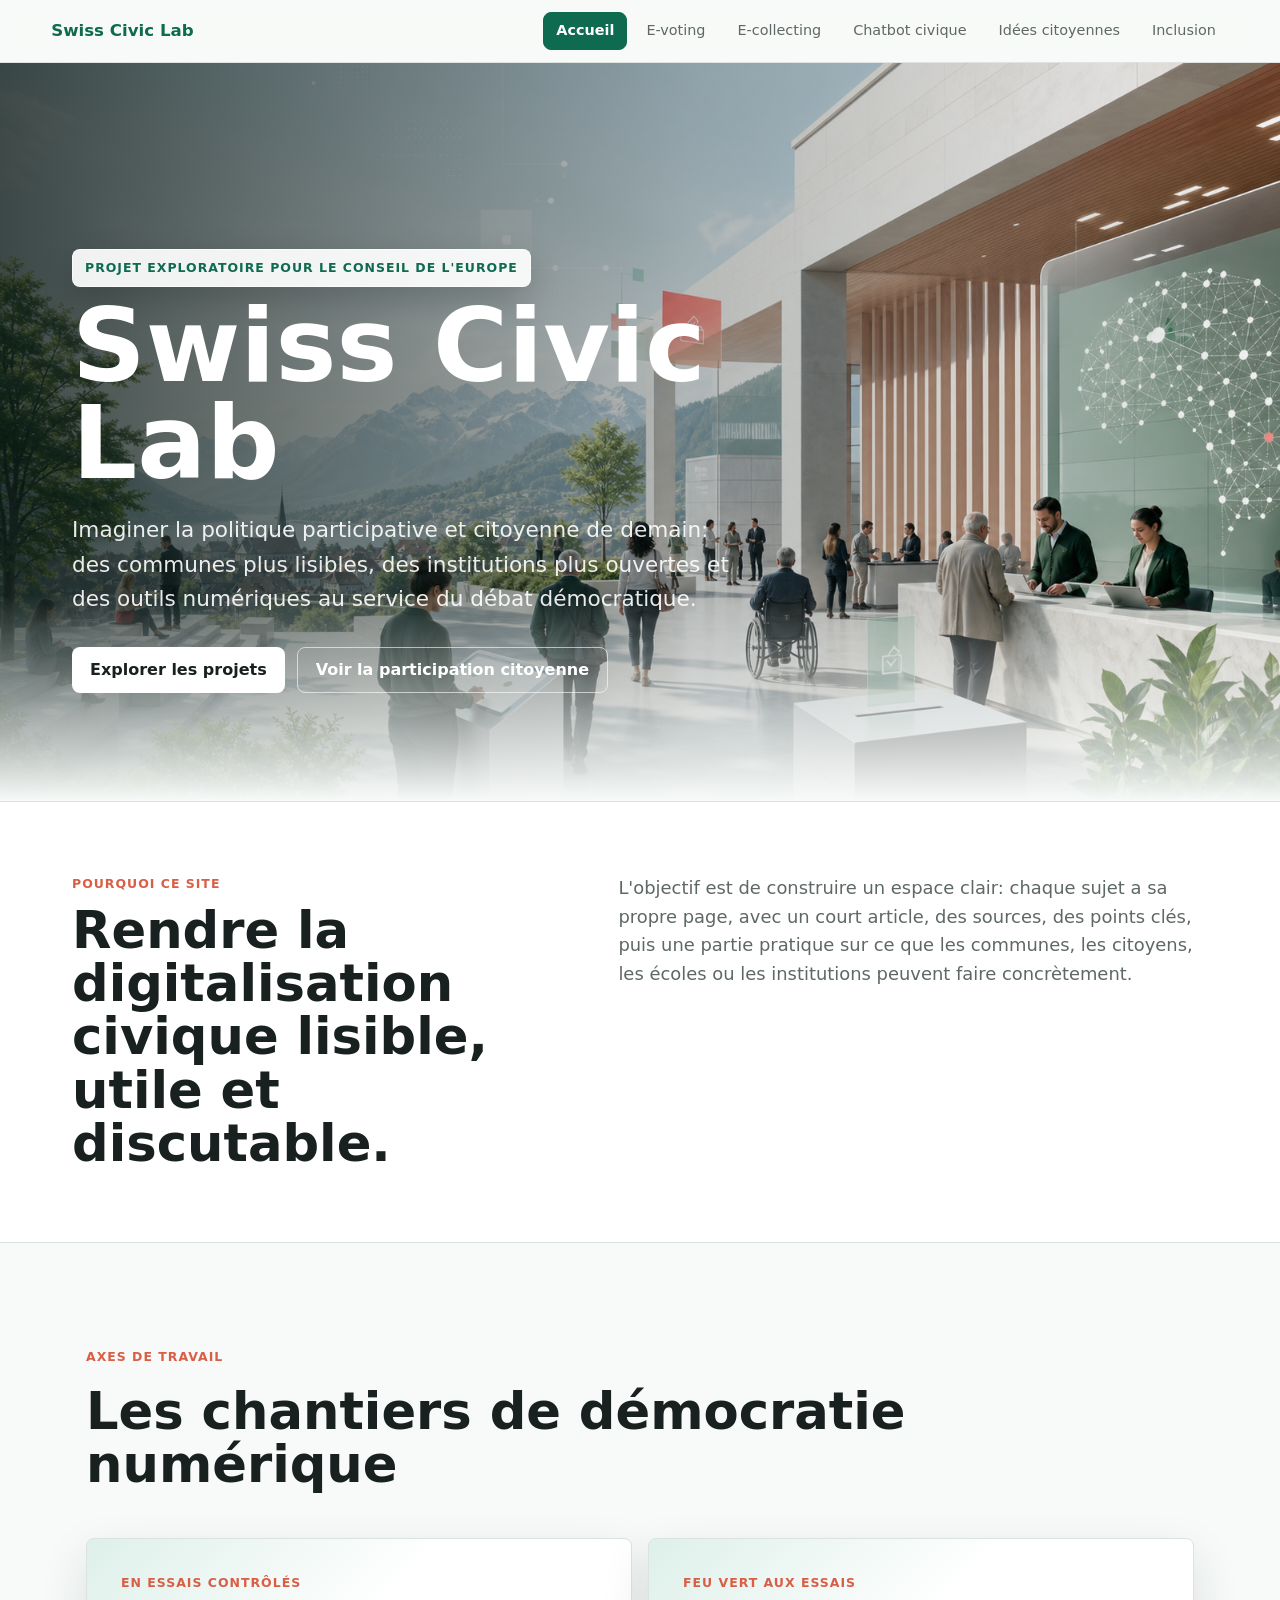
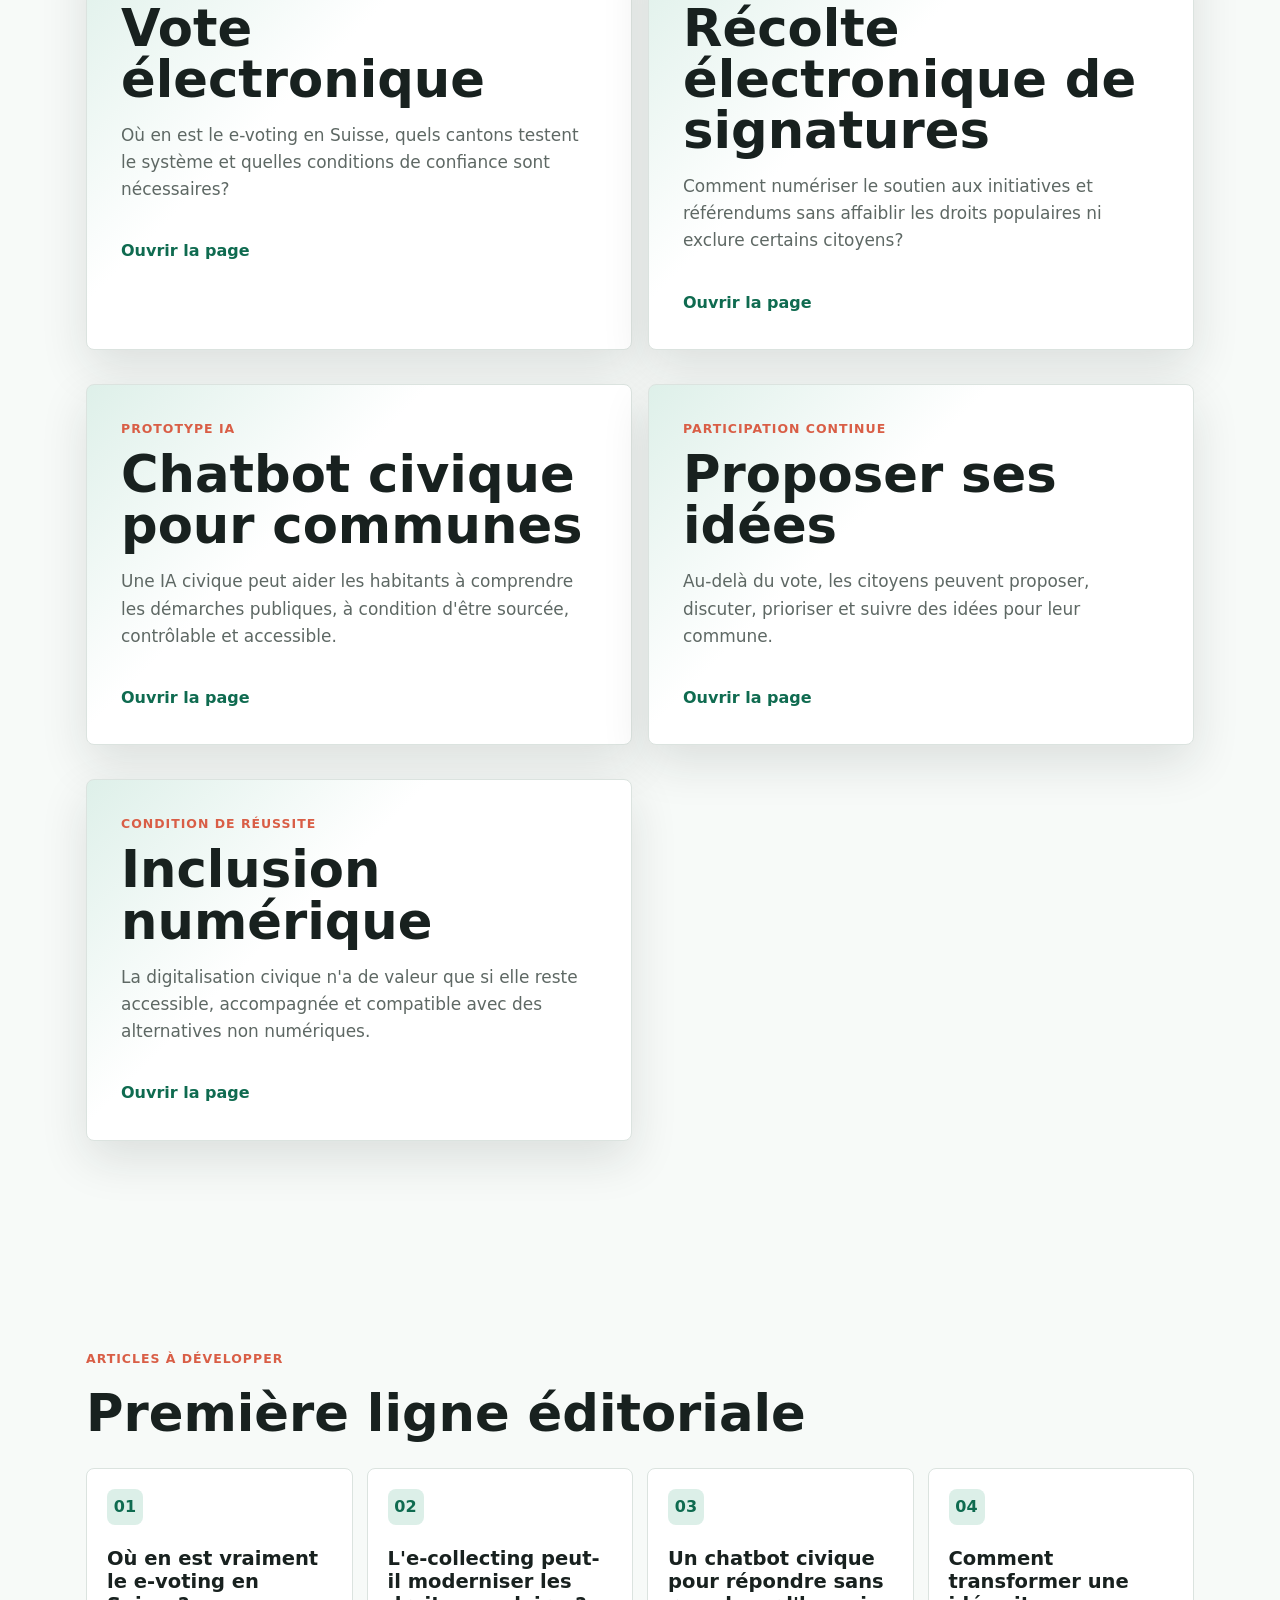
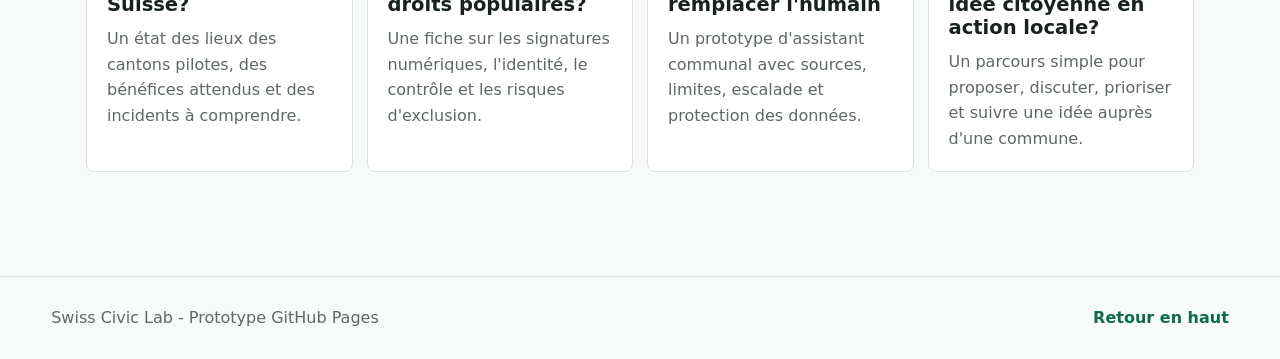
==== commit b206e6dd: "Move sources into project pages" ====
--- a/index.html
+++ b/index.html
@@ -23,7 +23,6 @@
         <a class="nav-tab" href="chatbot.html">Chatbot civique</a>
         <a class="nav-tab" href="participation.html">Idées citoyennes</a>
         <a class="nav-tab" href="inclusion.html">Inclusion</a>
-        <a class="nav-tab" href="sources.html">Sources</a>
       </nav>
     </header>
 
@@ -34,12 +33,12 @@
           <p class="kicker hero-kicker">Projet exploratoire pour le Conseil de l'Europe</p>
           <h1 id="hero-title">Swiss Civic Lab</h1>
           <p class="hero-lede">
-            Un prototype pour expliquer, comparer et tester les projets de démocratie numérique:
-            e-voting, e-collecting, chatbot civique, inclusion numérique et participation citoyenne.
+            Imaginer la politique participative et citoyenne de demain: des communes plus lisibles,
+            des institutions plus ouvertes et des outils numériques au service du débat démocratique.
           </p>
           <div class="hero-actions" aria-label="Actions principales">
             <a class="button primary" href="#axes">Explorer les projets</a>
-            <a class="button secondary" href="sources.html">Voir les sources</a>
+            <a class="button secondary" href="participation.html">Voir la participation citoyenne</a>
           </div>
         </div>
       </section>
--- a/styles.css
+++ b/styles.css
@@ -372,6 +372,14 @@
   font-size: 1.08rem;
 }
 
+.test-note {
+  border-left: 4px solid var(--coral);
+  padding: 12px 14px;
+  background: #fff7f4;
+  color: var(--ink) !important;
+  font-weight: 750;
+}
+
 .detail-side {
   padding: 24px;
 }
@@ -445,6 +453,10 @@
 
 .sources {
   padding-top: 28px;
+}
+
+.project-sources {
+  padding-top: 0;
 }
 
 .source-list {
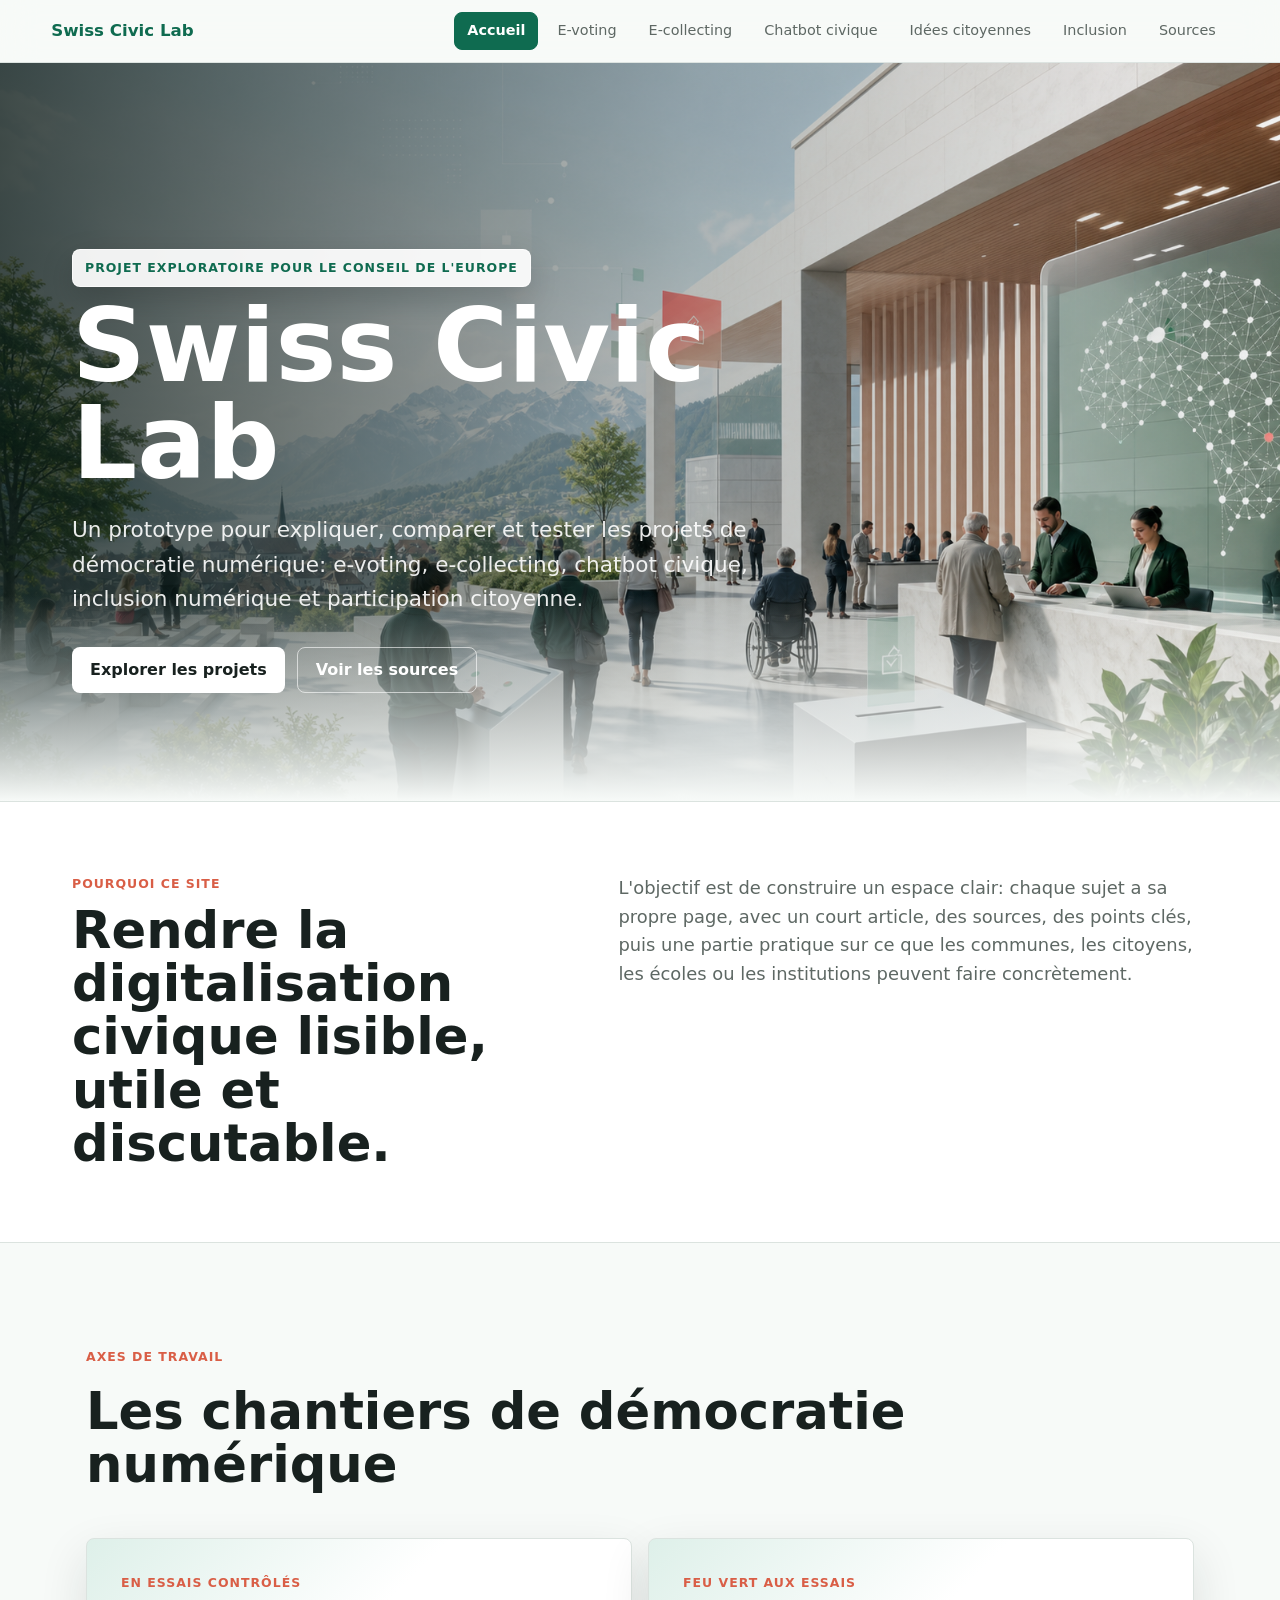
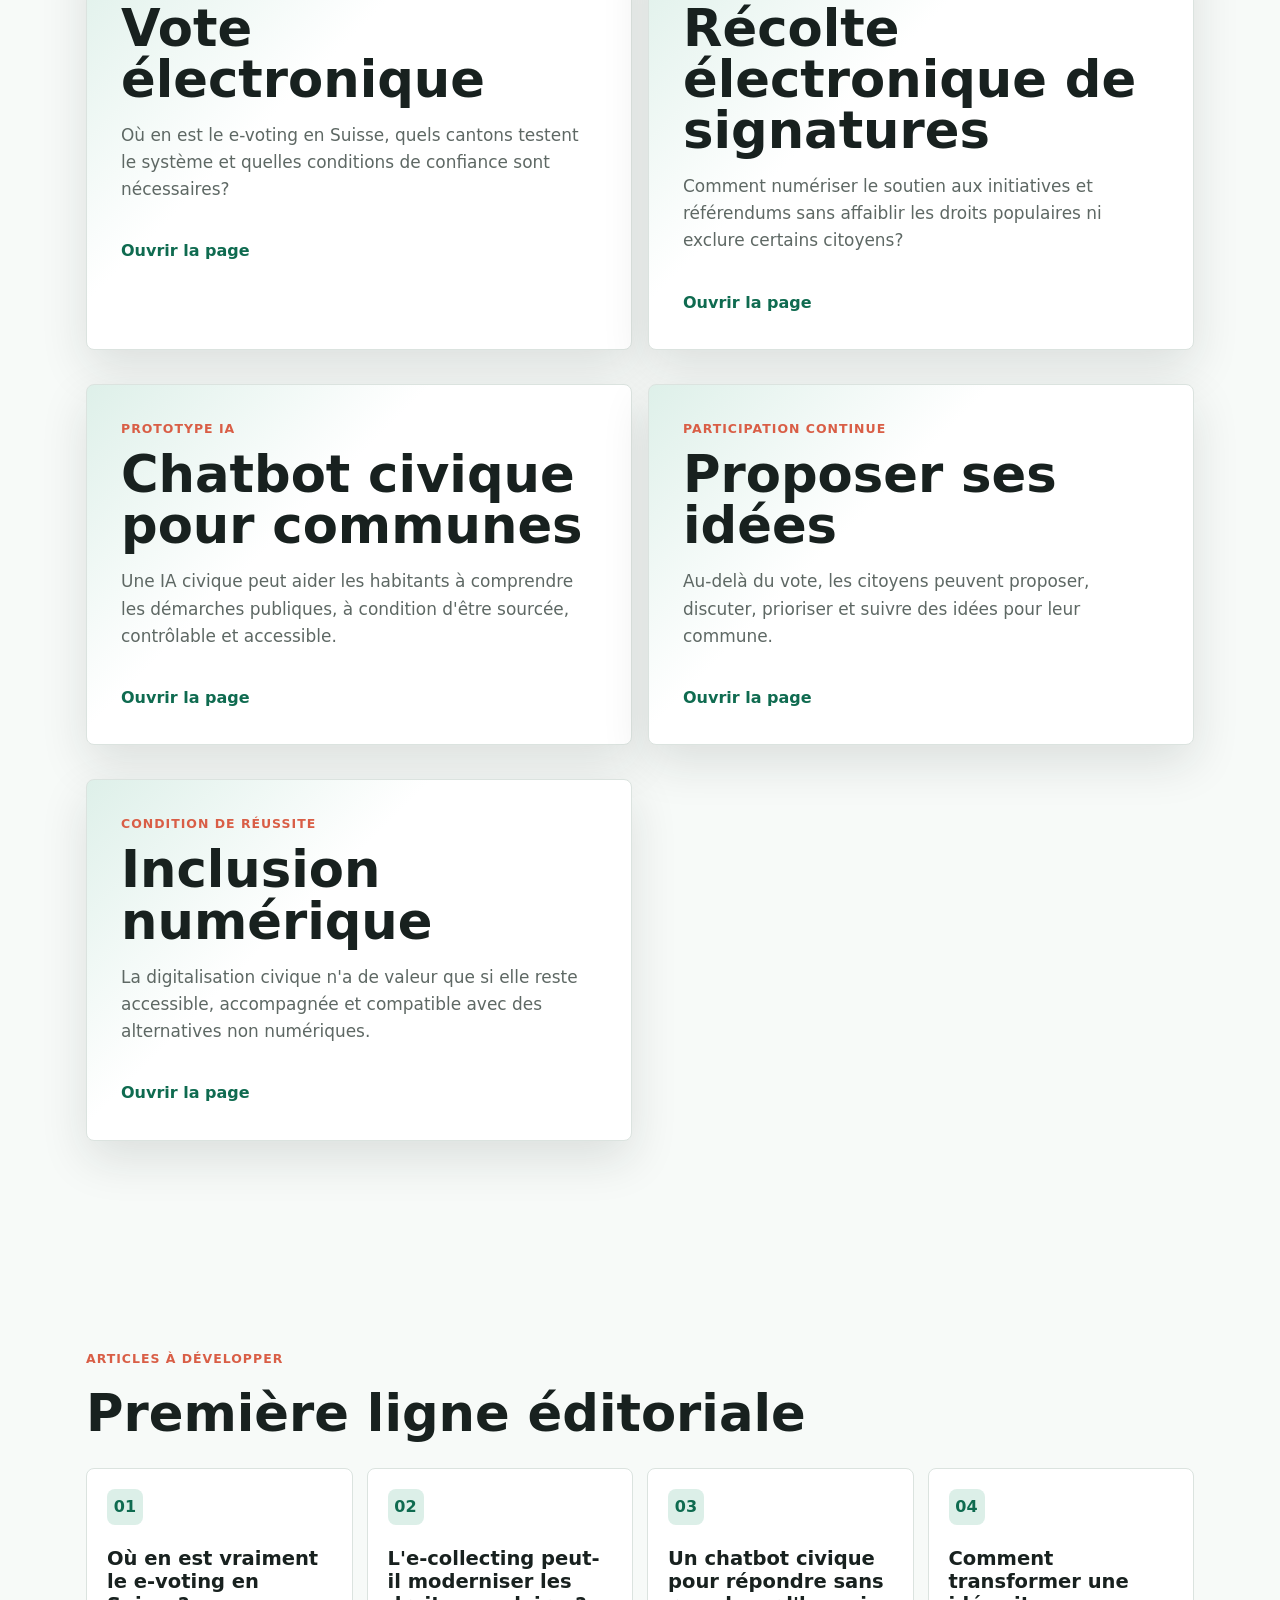
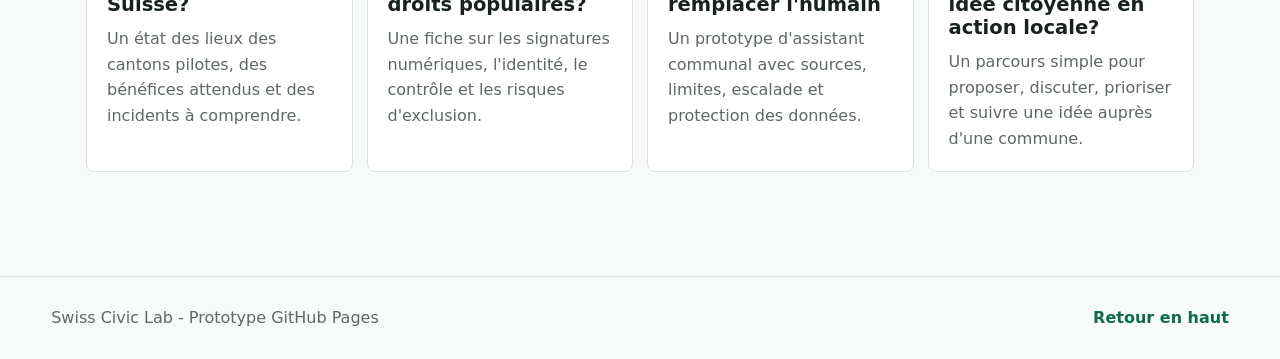
==== commit 039b8ede: "Revert sources per project" ====
--- a/index.html
+++ b/index.html
@@ -23,6 +23,7 @@
         <a class="nav-tab" href="chatbot.html">Chatbot civique</a>
         <a class="nav-tab" href="participation.html">Idées citoyennes</a>
         <a class="nav-tab" href="inclusion.html">Inclusion</a>
+        <a class="nav-tab" href="sources.html">Sources</a>
       </nav>
     </header>
 
@@ -33,12 +34,12 @@
           <p class="kicker hero-kicker">Projet exploratoire pour le Conseil de l'Europe</p>
           <h1 id="hero-title">Swiss Civic Lab</h1>
           <p class="hero-lede">
-            Imaginer la politique participative et citoyenne de demain: des communes plus lisibles,
-            des institutions plus ouvertes et des outils numériques au service du débat démocratique.
+            Un prototype pour expliquer, comparer et tester les projets de démocratie numérique:
+            e-voting, e-collecting, chatbot civique, inclusion numérique et participation citoyenne.
           </p>
           <div class="hero-actions" aria-label="Actions principales">
             <a class="button primary" href="#axes">Explorer les projets</a>
-            <a class="button secondary" href="participation.html">Voir la participation citoyenne</a>
+            <a class="button secondary" href="sources.html">Voir les sources</a>
           </div>
         </div>
       </section>
--- a/styles.css
+++ b/styles.css
@@ -372,14 +372,6 @@
   font-size: 1.08rem;
 }
 
-.test-note {
-  border-left: 4px solid var(--coral);
-  padding: 12px 14px;
-  background: #fff7f4;
-  color: var(--ink) !important;
-  font-weight: 750;
-}
-
 .detail-side {
   padding: 24px;
 }
@@ -453,10 +445,6 @@
 
 .sources {
   padding-top: 28px;
-}
-
-.project-sources {
-  padding-top: 0;
 }
 
 .source-list {
